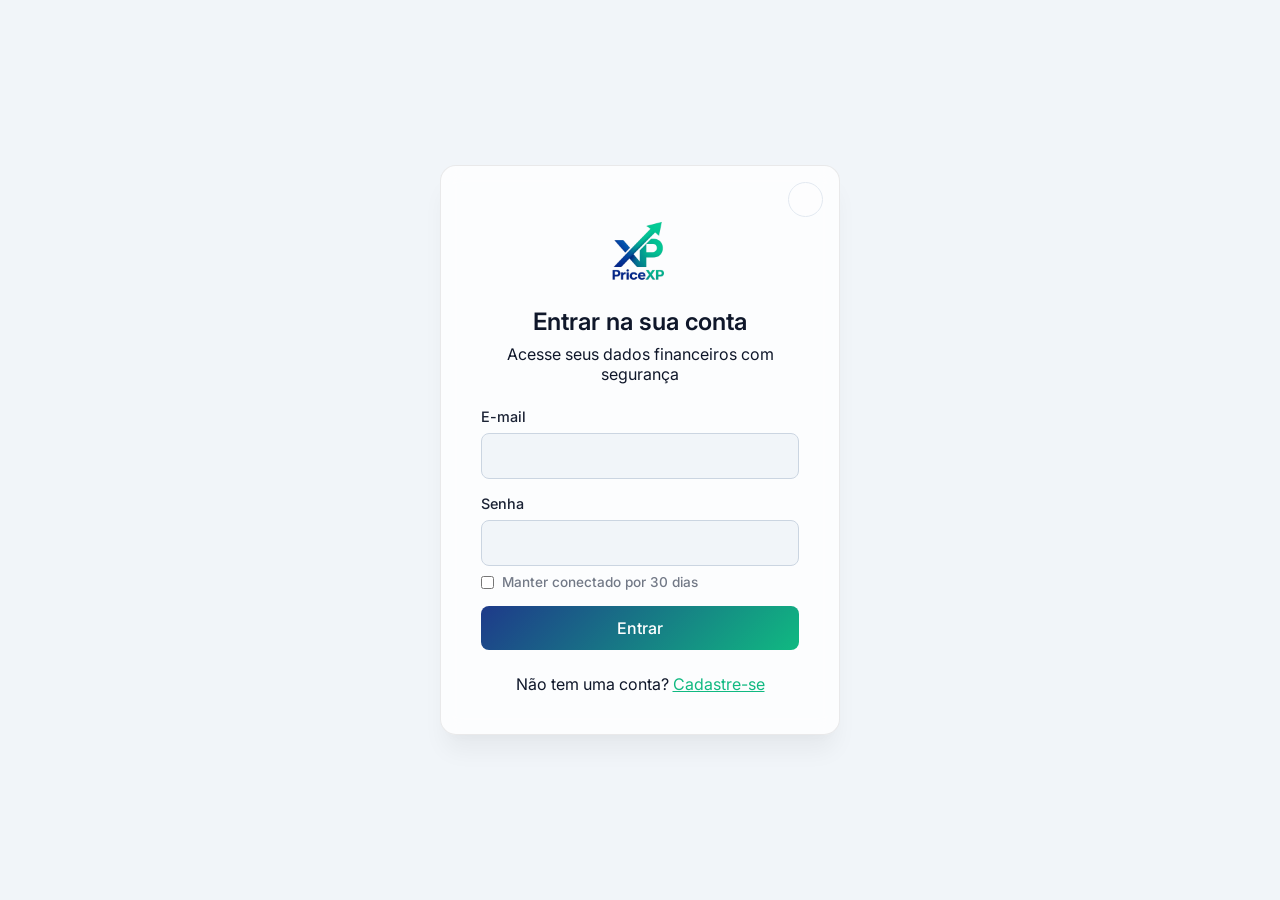
==== app.html @ fbd81740 "feat: set Landing Page as default homepage (index.html), move Login/App to app.html, update API upda" ====
<!DOCTYPE html>
<html lang="pt-BR">
<head>
    <meta charset="UTF-8">
    <meta name="viewport" content="width=device-width, initial-scale=1.0">
    <title>PriceXP - Controle Financeiro Inteligente</title>
    <!-- Favicon (Oficial Max Zoom v=400) -->
    <link rel="icon" type="image/png" sizes="32x32" href="favicon.png?v=400">
    <link rel="icon" type="image/png" sizes="16x16" href="favicon.png?v=400">
    <link rel="shortcut icon" type="image/x-icon" href="favicon.ico?v=400">
    <link rel="icon" type="image/x-icon" href="favicon.ico?v=400">
    <link rel="apple-touch-icon" sizes="180x180" href="favicon.png?v=400">
    <script>
        (function() {
            var ts = Date.now();
            var l1 = document.createElement('link');
            l1.rel = 'icon';
            l1.type = 'image/png';
            l1.href = 'favicon.png?v=' + ts;
            document.head.appendChild(l1);
            var l2 = document.createElement('link');
            l2.rel = 'shortcut icon';
            l2.href = 'favicon.ico?v=' + ts;
            document.head.appendChild(l2);
        })();
    </script>
    <!-- Fonts -->
    <link href="https://fonts.googleapis.com/css2?family=Inter:wght@300;400;500;600;700&display=swap" rel="stylesheet">
    <!-- Chart.js -->
    <script src="https://cdn.jsdelivr.net/npm/chart.js"></script>
    <!-- Icons (Lucide) -->
    <script src="https://unpkg.com/lucide@latest"></script>
    <!-- Custom CSS -->
    <link rel="stylesheet" href="style.css?v=400">
</head>
<body class="light-theme">
    
    <!-- LOGIN/REGISTER SCREEN -->
    <div id="auth-screen" class="auth-container">
        <div id="particles-js" style="position: absolute; top: 0; left: 0; width: 100%; height: 100%; z-index: 0;"></div>
        <div class="auth-card" style="position: relative; z-index: 1;">
            <!-- Botão de Alternar Tema (Tela de Login) -->
            <button type="button" id="btn-toggle-theme-auth" class="btn-secondary" style="position: absolute; top: 1rem; right: 1rem; padding: 0.5rem; border-radius: 50%; width: 35px; height: 35px; display: flex; align-items: center; justify-content: center; background: rgba(255,255,255,0.05); border: 1px solid var(--border-color); color: var(--text-main); cursor: pointer; z-index: 10;">
                <i data-lucide="sun"></i>
            </button>
            
            <div class="logo justify-center mb-4" style="margin-bottom: 1rem !important;">
                <img src="logo_login.png" alt="PriceXP Logo" class="auth-logo" style="height: 85px; max-width: 100%; object-fit: contain;" onerror="this.style.display='none'; this.nextElementSibling.style.display='inline-flex';" onload="this.style.display='block'; this.nextElementSibling.style.display='none';">
                <span style="display: none; align-items: center; gap: 0.5rem;"><i data-lucide="wallet"></i>PriceXP</span>
            </div>
            <h2 id="auth-title">Entrar na sua conta</h2>
            <p class="text-muted text-center mb-4" id="auth-subtitle">Acesse seus dados financeiros com segurança</p>
            
            <form id="auth-form" method="POST" onsubmit="event.preventDefault();" enctype="multipart/form-data">
                
                <!-- Campos apenas para Cadastro -->
                <div id="register-fields" style="display: none;">
                    <div class="form-group row">
                        <div class="col">
                            <label>Nome</label>
                            <input type="text" id="auth-firstname" name="first_name">
                        </div>
                        <div class="col">
                            <label>Sobrenome</label>
                            <input type="text" id="auth-lastname" name="last_name">
                        </div>
                    </div>
                    <div class="form-group">
                        <label>WhatsApp (com DDD)</label>
                        <input type="tel" id="auth-whatsapp" name="whatsapp" placeholder="Ex: 11999998888">
                    </div>
                </div>
                <input type="hidden" id="auth-invite-token" name="invite_token">

                <!-- Campos Comuns -->
                <div class="form-group">
                    <label>E-mail</label>
                    <input type="email" id="auth-email" name="email" required>
                </div>
                <div class="form-group">
                    <label>Senha</label>
                    <div style="position: relative;">
                        <input type="password" id="auth-password" name="password" required style="padding-right: 2.5rem; width: 100%;">
                        <button type="button" onclick="togglePassword('auth-password', this)" style="position: absolute; right: 10px; top: 50%; transform: translateY(-50%); background: transparent; border: none; color: var(--text-muted); cursor: pointer; display: flex; align-items: center; justify-content: center; padding: 0;" tabindex="-1" title="Mostrar/Ocultar Senha">
                            <i data-lucide="eye" style="width: 20px; height: 20px;"></i>
                        </button>
                    </div>
                </div>
                <div class="form-group" id="confirm-password-group" style="display: none;">
                    <label>Confirmar Senha</label>
                    <div style="position: relative;">
                        <input type="password" id="auth-confirm-password" name="confirm_password" style="padding-right: 2.5rem; width: 100%;">
                        <button type="button" onclick="togglePassword('auth-confirm-password', this)" style="position: absolute; right: 10px; top: 50%; transform: translateY(-50%); background: transparent; border: none; color: var(--text-muted); cursor: pointer; display: flex; align-items: center; justify-content: center; padding: 0;" tabindex="-1" title="Mostrar/Ocultar Senha">
                            <i data-lucide="eye" style="width: 20px; height: 20px;"></i>
                        </button>
                    </div>
                </div>
                <div class="form-group checkbox-group" id="remember-me-group" style="display: flex; align-items: center; gap: 0.5rem; margin-top: -0.5rem; margin-bottom: 1.5rem;">
                    <input type="checkbox" id="auth-remember" name="remember" style="width: auto; cursor: pointer;">
                    <label for="auth-remember" style="margin: 0; font-size: 0.85rem; cursor: pointer; user-select: none; color: var(--text-muted);">Manter conectado por 30 dias</label>
                </div>

                <!-- Captcha Interno Removido -->

                <button type="submit" class="btn-primary" id="auth-btn">Entrar</button>
                <div id="auth-error" class="text-danger mt-2 text-center" style="display:none; font-size: 0.9rem;"></div>
            </form>
            
            <!-- Formulário de Verificação de Código -->
            <form id="verification-form" style="display: none;" onsubmit="event.preventDefault();">
                <p class="text-center text-muted mb-4" style="font-size: 0.9rem;">
                    Enviamos um código de confirmação de 6 dígitos para o seu e-mail. Por favor, digite-o abaixo:
                </p>
                <input type="hidden" id="verify-email">
                <div class="form-group">
                    <label for="verify-code">Código de 6 dígitos</label>
                    <input type="text" id="verify-code" placeholder="000000" maxlength="6" style="text-align: center; font-size: 1.5rem; letter-spacing: 0.5rem; font-weight: bold;" required>
                </div>
                <button type="submit" class="btn-primary" id="verify-btn">Confirmar Código</button>
                <div id="verify-error" class="text-danger mt-2 text-center" style="display:none; font-size: 0.9rem;"></div>
                <p class="text-center mt-4">
                    <a href="#" id="verify-back-link" class="text-accent" style="font-size: 0.9rem;">Voltar para o Login</a>
                </p>
            </form>
            
            <p class="text-center mt-4 text-muted" id="auth-switch-wrapper">
                <span id="auth-switch-text">Não tem uma conta?</span>
                <a href="#" id="auth-switch-link" class="text-accent">Cadastre-se</a>
            </p>
        </div>
    </div>

    <!-- MAIN APP (HIDDEN BY DEFAULT) -->
    <div id="app-container" class="app-container" style="display: none;">
        <!-- Mobile Top Header Bar -->
        <div class="mobile-header-bar">
            <!-- Centered Logo -->
            <div class="mobile-logo-container" data-mobile-tab="dashboard" style="cursor: pointer; display: flex; align-items: center; justify-content: center;">
                <img src="logo_horizontal_dark_theme.png" alt="PriceXP Logo" style="height: 46px; max-width: 170px; object-fit: contain;" onerror="this.style.display='none'; this.nextElementSibling.style.display='inline-flex';" onload="this.style.display='block'; this.nextElementSibling.style.display='none';">
                <span style="display: none; align-items: center; gap: 0.5rem; color: #fff; font-weight: 700; font-size: 1.3rem;"><i data-lucide="wallet"></i>PriceXP</span>
            </div>
        </div>
        
        <!-- Sidebar Backdrop for Mobile Drawer -->
        <div id="sidebar-backdrop" class="sidebar-backdrop"></div>

        <!-- Mobile Bottom Navigation Bar -->
        <nav class="mobile-bottom-nav" id="mobile-bottom-nav">
            <button class="mob-nav-btn active" data-mobile-tab="dashboard" id="mob-btn-dashboard">
                <svg viewBox="0 0 24 24" fill="none" stroke="currentColor" stroke-width="2" stroke-linecap="round" stroke-linejoin="round" style="width:22px;height:22px;"><rect x="3" y="3" width="7" height="7" rx="1"></rect><rect x="14" y="3" width="7" height="7" rx="1"></rect><rect x="3" y="14" width="7" height="7" rx="1"></rect><rect x="14" y="14" width="7" height="7" rx="1"></rect></svg>
                <span>Dashboard</span>
            </button>
            <button class="mob-nav-btn" data-mobile-tab="lancamentos" id="mob-btn-lancamentos">
                <svg viewBox="0 0 24 24" fill="none" stroke="currentColor" stroke-width="2" stroke-linecap="round" stroke-linejoin="round" style="width:22px;height:22px;"><line x1="12" y1="5" x2="12" y2="19"></line><line x1="5" y1="12" x2="19" y2="12"></line></svg>
                <span>Lançamentos</span>
            </button>
            <button class="mob-nav-btn" data-mobile-tab="cartoes" id="mob-btn-cartoes">
                <svg viewBox="0 0 24 24" fill="none" stroke="currentColor" stroke-width="2" stroke-linecap="round" stroke-linejoin="round" style="width:22px;height:22px;"><rect x="1" y="4" width="22" height="16" rx="2" ry="2"></rect><line x1="1" y1="10" x2="23" y2="10"></line></svg>
                <span>Cartões</span>
            </button>
            <button class="mob-nav-btn" data-mobile-tab="shared" id="mob-btn-shared">
                <svg viewBox="0 0 24 24" fill="none" stroke="currentColor" stroke-width="2" stroke-linecap="round" stroke-linejoin="round" style="width:22px;height:22px;"><path d="M17 21v-2a4 4 0 0 0-4-4H5a4 4 0 0 0-4 4v2"></path><circle cx="9" cy="7" r="4"></circle><path d="M23 21v-2a4 4 0 0 0-3-3.87"></path><path d="M16 3.13a4 4 0 0 1 0 7.75"></path></svg>
                <span>Conjunta</span>
            </button>
            <button class="mob-nav-btn" data-mobile-tab="config" id="mob-btn-config">
                <svg viewBox="0 0 24 24" fill="none" stroke="currentColor" stroke-width="2" stroke-linecap="round" stroke-linejoin="round" style="width:22px;height:22px;"><path d="M20 21v-2a4 4 0 0 0-4-4H8a4 4 0 0 0-4 4v2"></path><circle cx="12" cy="7" r="4"></circle></svg>
                <span>Minha Conta</span>
            </button>
        </nav>

        <!-- Sidebar / Navigation -->
        <nav class="sidebar">
            <div class="logo" style="background: none; -webkit-text-fill-color: initial; justify-content: center; padding: 0 1rem; margin-bottom: 2rem;">
                <img src="logo.png" alt="PriceXP Logo" class="sidebar-logo" style="height: 110px; max-width: 100%; object-fit: contain;" onerror="this.style.display='none'; this.nextElementSibling.style.display='inline-flex';" onload="this.style.display='block'; this.nextElementSibling.style.display='none';">
                <span style="display: none; align-items: center; gap: 0.5rem;"><i data-lucide="wallet"></i>PriceXP</span>
            </div>
            
            <div class="user-info">
                <img src="" alt="Perfil" id="sidebar-photo" class="profile-avatar">
                <div class="user-details">
                    <div style="display: flex; align-items: center; gap: 0.35rem; flex-wrap: wrap;">
                        <span id="user-name-display" class="user-name">Carregando...</span>
                        <span id="user-lastname-display" class="user-name"></span>
                        <span id="user-sidebar-id-display" style="font-size: 0.75rem; font-weight: 700; color: #3b82f6; background: rgba(59, 130, 246, 0.15); padding: 0.15rem 0.45rem; border-radius: 0.35rem; white-space: nowrap;"></span>
                    </div>
                </div>
            </div>

            <ul class="nav-links">
                <li class="active" data-tab="dashboard">
                    <i data-lucide="layout-dashboard"></i> Dashboard
                </li>
                <li data-tab="lancamentos">
                    <i data-lucide="arrow-right-left"></i> Lançamentos
                </li>
                <li data-tab="cartoes">
                    <i data-lucide="credit-card"></i> Cartões
                </li>
                <li data-tab="shared">
                    <i data-lucide="users"></i> Conta Conjunta
                </li>
                <li data-tab="config">
                    <i data-lucide="settings"></i> Minha Conta
                </li>
            </ul>
            
            <div class="logout-container" style="display: flex; flex-direction: column; gap: 0.5rem; padding: 1rem 1.5rem;">
                <a id="btn-admin-panel" href="api/admin_users.php" class="btn-secondary" style="display: none; justify-content: center; width: 100%; font-size: 0.9rem; padding: 0.5rem 1rem; text-decoration: none; color: #60a5fa; background: rgba(59, 130, 246, 0.12); border: 1px solid rgba(59, 130, 246, 0.3); font-weight: 600;"><i data-lucide="shield-check"></i> <span>Painel Admin</span></a>
                <button id="btn-start-tour" class="btn-secondary" style="justify-content: center; width: 100%; font-size: 0.9rem; padding: 0.5rem 1rem;"><i data-lucide="help-circle"></i> <span>Ver Tutorial</span></button>
                <button id="btn-toggle-theme" class="btn-secondary" style="justify-content: center; width: 100%; font-size: 0.9rem; padding: 0.5rem 1rem;"><i data-lucide="sun"></i> <span>Tema Claro</span></button>
                <button id="btn-logout" class="btn-secondary" style="justify-content: center; width: 100%; font-size: 0.9rem; padding: 0.5rem 1rem;"><i data-lucide="log-out"></i> Sair</button>
            </div>
        </nav>

        <!-- Main Content -->
        <main class="main-content">
            <!-- DASHBOARD TAB -->
            <section id="tab-dashboard" class="tab-content active">
                <header class="top-header" style="display: flex; justify-content: space-between; align-items: center; flex-wrap: wrap; gap: 1rem;">
                    <div>
                        <!-- Logo Horizontal do Cabeçalho com Fallback automático -->
                        <img src="logo_horizontal.png" alt="PriceXP Logo" class="dashboard-logo" style="height: 115px; max-width: 100%; object-fit: contain; margin-bottom: 0.4rem; display: block;" onerror="this.style.display='none'; this.nextElementSibling.style.display='block';" onload="this.style.display='block'; this.nextElementSibling.style.display='none';">
                        <h2 id="dashboard-welcome" style="display: none; margin: 0; font-size: 2rem; font-weight: 700;">Bem-vindo de volta! 👋</h2>
                        <p style="font-size: 1.15rem; font-weight: 500; color: var(--text-muted); margin-top: 0.25rem;">Aqui está o resumo das suas finanças.</p>
                    </div>
                    <div class="dashboard-filter" style="display: flex; gap: 0.5rem; align-items: center;">
                        <select id="dashboard-bank" class="form-control" style="width: auto; min-width: 140px; font-weight: 500; cursor: pointer;">
                            <option value="all" selected>Todos os Bancos</option>
                        </select>
                        <select id="dashboard-period" class="form-control" style="width: auto; min-width: 120px; font-weight: 500; cursor: pointer;">
                            <option value="month" selected>Mensal</option>
                            <option value="year">Anual</option>
                            <option value="all">Todos os Tempos</option>
                        </select>
                        <input type="month" id="dashboard-month-picker" class="form-control" style="width: auto;">
                        <input type="number" id="dashboard-year-picker" class="form-control" style="width: 100px; display: none;" min="2000" max="2100" step="1">
                    </div>
                </header>

                <div class="summary-cards">
                    <div class="card stat-card" id="card-receitas" style="cursor: pointer; transition: transform 0.2s, box-shadow 0.2s;" onmouseover="this.style.transform='translateY(-2px)';" onmouseout="this.style.transform='none';">
                        <div class="stat-icon receitas-icon"><i data-lucide="trending-up"></i></div>
                        <div class="stat-info">
                            <h3 id="label-receitas">Receitas</h3>
                            <p class="text-success" id="val-receitas">R$ 0,00</p>
                        </div>
                    </div>
                    <div class="card stat-card" id="card-despesas" style="cursor: pointer; transition: transform 0.2s, box-shadow 0.2s;" onmouseover="this.style.transform='translateY(-2px)';" onmouseout="this.style.transform='none';">
                        <div class="stat-icon despesas-icon"><i data-lucide="trending-down"></i></div>
                        <div class="stat-info">
                            <h3>Despesas e Inv.</h3>
                            <p class="text-danger" id="val-despesas">R$ 0,00</p>
                        </div>
                    </div>
                    <div class="card stat-card" id="card-saldo">
                        <div class="stat-icon saldo-icon"><i data-lucide="wallet"></i></div>
                        <div class="stat-info">
                            <h3>Saldo Atual</h3>
                            <p class="text-accent" id="val-saldo">R$ 0,00</p>
                        </div>
                    </div>
                </div>

                <div class="charts-grid">
                    <div class="card chart-container">
                        <h3 style="display: flex; align-items: center; gap: 0.5rem;"><i data-lucide="bar-chart-2"></i> Receitas vs Despesas Mensal</h3>
                        <div class="canvas-wrapper"><canvas id="barChart"></canvas></div>
                    </div>
                    <div class="card chart-container">
                        <h3 style="display: flex; align-items: center; gap: 0.5rem;"><i data-lucide="pie-chart"></i> Despesas por Categoria</h3>
                        <div class="canvas-wrapper"><canvas id="pieChart"></canvas></div>
                    </div>
                    <div class="card chart-container full-width">
                        <h3 style="display: flex; align-items: center; gap: 0.5rem;"><i data-lucide="trending-up"></i> Evolução do Saldo</h3>
                        <div class="canvas-wrapper"><canvas id="lineChart"></canvas></div>
                    </div>
                </div>
            </section>

            <!-- LANÇAMENTOS TAB -->
            <section id="tab-lancamentos" class="tab-content">
                <header class="top-header">
                    <div>
                        <h2><i data-lucide="list"></i> Lançamentos</h2>
                        <p>Adicione e gerencie suas despesas e receitas</p>
                    </div>
                    <div>
                        <input type="file" id="ofx-upload" accept=".ofx, .csv" style="display: none;">
                        <button class="btn-secondary" onclick="document.getElementById('ofx-upload').click()">
                            <i data-lucide="upload"></i> Importar Extrato (OFX / CSV)
                        </button>
                    </div>
                </header>
                
                <div class="transactions-layout">
                    <!-- Formulário -->
                    <div class="card form-container">
                        <h3 style="display: flex; align-items: center; gap: 0.5rem; margin-bottom: 1.25rem;"><i data-lucide="plus-circle"></i> Novo Lançamento</h3>
                        <form id="transaction-form">
                            <div class="form-group">
                                <label>Tipo de Lançamento</label>
                                <div class="type-selector">
                                    <label class="radio-card">
                                        <input type="radio" name="type" value="receita" checked>
                                        <span class="card-content">
                                            <i data-lucide="arrow-up-circle" class="text-success"></i> Receita
                                        </span>
                                    </label>
                                    <label class="radio-card">
                                        <input type="radio" name="type" value="despesa">
                                        <span class="card-content">
                                            <i data-lucide="arrow-down-circle" class="text-danger"></i> Saída (Despesa/Inv.)
                                        </span>
                                    </label>
                                </div>
                            </div>

                            <div class="form-group" id="payment-method-group" style="display: none;">
                                <label for="tx-payment-method">Forma de Pagamento / Tipo de Saída</label>
                                <select id="tx-payment-method">
                                    <option value="cash">Dinheiro / Pix / Débito (Conta)</option>
                                </select>
                            </div>

                            <div class="form-group">
                                <label for="category">Categoria</label>
                                <div style="display: flex; gap: 0.5rem; align-items: center;">
                                    <select id="category" required style="flex: 1;"></select>
                                    <button type="button" id="btn-add-category" title="Adicionar nova categoria" style="flex-shrink: 0; height: 44px; width: 44px; display: flex; align-items: center; justify-content: center; background: linear-gradient(135deg, #1e3a8a, #10b981); color: #fff; border: none; border-radius: 0.5rem; cursor: pointer; font-size: 1.25rem; font-weight: 700; transition: opacity 0.2s;" onmouseover="this.style.opacity='0.85'" onmouseout="this.style.opacity='1'">+</button>
                                </div>
                            </div>

                            <div class="form-group">
                                <label for="description">Descrição / Subcategoria</label>
                                <input type="text" id="description" placeholder="Ex: Salário, Aluguel, Mercado" required>
                            </div>

                            <div class="form-group">
                                <label for="bank-name">Banco / Instituição</label>
                                <div style="display: flex; gap: 0.5rem; align-items: center;">
                                    <select id="bank-name" style="flex: 1;">
                                        <option value="Geral">Conta Geral / Dinheiro</option>
                                        <option value="Nubank">Nubank</option>
                                        <option value="Itaú">Itaú</option>
                                        <option value="Bradesco">Bradesco</option>
                                        <option value="Banco do Brasil">Banco do Brasil</option>
                                        <option value="Inter">Banco Inter</option>
                                        <option value="Santander">Santander</option>
                                        <option value="C6 Bank">C6 Bank</option>
                                        <option value="Sicredi">Sicredi</option>
                                        <option value="Caixa">Caixa Econômica</option>
                                        <option value="Outro">Outro / Carteira</option>
                                    </select>
                                    <button type="button" id="btn-add-bank" title="Adicionar novo banco" style="flex-shrink: 0; height: 44px; width: 44px; display: flex; align-items: center; justify-content: center; background: linear-gradient(135deg, #1e3a8a, #10b981); color: #fff; border: none; border-radius: 0.5rem; cursor: pointer; font-size: 1.25rem; font-weight: 700; transition: opacity 0.2s;" onmouseover="this.style.opacity='0.85'" onmouseout="this.style.opacity='1'">+</button>
                                </div>
                            </div>

                            <div class="form-group row">
                                <div class="col">
                                    <label for="amount">Valor (R$)</label>
                                    <input type="number" id="amount" step="0.01" min="0.01" placeholder="0.00" required>
                                </div>
                                <div class="col">
                                    <label for="date">Data</label>
                                    <input type="date" id="date" required>
                                </div>
                            </div>

                            <div class="form-group row" style="margin-top: -0.5rem; margin-bottom: 1.5rem;">
                                <div class="col">
                                    <label>Tipo de Repetição</label>
                                    <select id="repeat-type">
                                        <option value="none">Único (Não repetir)</option>
                                        <option value="fixed">Fixo Mensal (ex: Aluguel)</option>
                                        <option value="installment">Parcelado (ex: Empréstimo)</option>
                                    </select>
                                </div>
                                <div class="col" id="installments-group" style="display: none;">
                                    <label>Quantos Meses?</label>
                                    <input type="number" id="installments" min="2" max="120" value="12">
                                </div>
                            </div>

                            <button type="submit" class="btn-primary" id="btn-save-tx">Salvar Lançamento</button>
                        </form>
                    </div>

                    <!-- Lista Recentes -->
                    <div class="card list-container">
                        <h3 style="display: flex; align-items: center; gap: 0.5rem; margin-bottom: 1.25rem;"><i data-lucide="history"></i> Lançamentos Recentes</h3>
                        <div class="transaction-list" id="transaction-list">
                            <p class="text-muted text-center" style="padding: 2rem;">Carregando...</p>
                        </div>
                    </div>
                </div>
            </section>

            <!-- CARTOES TAB -->
            <section id="tab-cartoes" class="tab-content">
                <header class="top-header">
                    <div>
                        <h2><i data-lucide="credit-card"></i> Meus Cartões de Crédito</h2>
                        <p>Cadastre e gerencie seus cartões e acompanhe faturas</p>
                    </div>
                </header>
                
                <div class="transactions-layout">
                    <!-- Cadastro de Cartão -->
                    <div class="card form-container">
                        <h3 style="display: flex; align-items: center; gap: 0.5rem; margin-bottom: 1.25rem;"><i data-lucide="plus-circle"></i> Cadastrar Novo Cartão</h3>
                        <form id="card-form">
                            <div class="form-group">
                                <label for="card-name">Nome do Cartão</label>
                                <input type="text" id="card-name" placeholder="Ex: Nubank, Visa XP" required>
                            </div>
                            <div class="form-group row">
                                <div class="col">
                                    <label for="card-limit">Limite Total (R$)</label>
                                    <input type="number" id="card-limit" step="0.01" min="0.01" placeholder="0.00" required>
                                </div>
                            </div>
                            <div class="form-group row">
                                <div class="col">
                                    <label for="card-closing-day">Dia do Fechamento</label>
                                    <input type="number" id="card-closing-day" min="1" max="31" placeholder="Ex: 5" required>
                                </div>
                                <div class="col">
                                    <label for="card-due-day">Dia do Vencimento</label>
                                    <input type="number" id="card-due-day" min="1" max="31" placeholder="Ex: 15" required>
                                </div>
                            </div>
                            <button type="submit" class="btn-primary">Cadastrar Cartão</button>
                        </form>
                    </div>

                    <!-- Lista de Cartões e Faturas -->
                    <div class="card list-container">
                        <h3 style="display: flex; align-items: center; gap: 0.5rem; margin-bottom: 1.25rem;"><i data-lucide="wallet"></i> Cartões Ativos</h3>
                        <div id="cards-list" style="display: flex; flex-direction: column; gap: 1rem;">
                            <!-- Dinamicamente gerado -->
                        </div>
                    </div>
                </div>
            </section>

            <!-- CONFIG TAB -->
            <section id="tab-config" class="tab-content">
                <header class="top-header">
                    <div>
                        <h2><i data-lucide="user"></i> Minha Conta</h2>
                        <p>Gerencie seus dados pessoais, foto de perfil e segurança</p>
                    </div>
                    <div style="display: flex; gap: 0.5rem; flex-wrap: wrap;">
                        <button class="btn-secondary" data-mobile-tab="shared" style="display: inline-flex; align-items: center; gap: 0.5rem; padding: 0.6rem 1.25rem; font-weight: 600; font-size: 0.88rem;">
                            <i data-lucide="users"></i> Conta Conjunta
                        </button>
                        <button class="btn-secondary btn-start-tour-page" style="display: inline-flex; align-items: center; gap: 0.5rem; padding: 0.6rem 1.25rem; font-weight: 600; font-size: 0.88rem;">
                            <i data-lucide="help-circle"></i> Ver Tutorial Guia
                        </button>
                    </div>
                </header>
                
                <div class="transactions-layout">
                    <!-- Profile Form -->
                    <div class="card form-container">
                        <h3 style="display: flex; align-items: center; gap: 0.5rem; margin-bottom: 1.25rem;"><i data-lucide="user-check"></i> Dados Pessoais</h3>
                        <form id="profile-form" enctype="multipart/form-data">
                            
                            <div class="form-group" style="text-align: center; margin-bottom: 2rem;">
                                <div class="file-upload-wrapper" style="width: 120px; height: 120px; display: inline-block; border-radius: 50%;">
                                    <input type="file" id="profile-photo" name="profile_picture" accept="image/*" style="z-index: 10;">
                                    <img src="" id="profile-photo-preview" class="profile-avatar" style="width: 100%; height: 100%; object-fit: cover; border: 4px solid var(--accent-color);">
                                    <div class="file-upload-overlay" style="position: absolute; bottom: 0; left: 0; right: 0; background: rgba(0,0,0,0.6); color: white; font-size: 0.75rem; padding: 4px; border-bottom-left-radius: 60px; border-bottom-right-radius: 60px;">
                                        Alterar
                                    </div>
                                </div>
                            </div>

                            <div class="form-group row">
                                <div class="col">
                                    <label>Nome</label>
                                    <input type="text" id="profile-firstname" name="first_name" required>
                                </div>
                                <div class="col">
                                    <label>Sobrenome</label>
                                    <input type="text" id="profile-lastname" name="last_name">
                                </div>
                            </div>

                            <div class="form-group">
                                <label>E-mail</label>
                                <input type="email" id="profile-email" name="email" required>
                            </div>

                            <!-- ===== PATRICK WHATSAPP IA INTEGRATION CARD ===== -->
                            <div id="whatsapp-integration-card" style="margin: 1.5rem 0; padding: 1.5rem; background: linear-gradient(135deg, rgba(37, 211, 102, 0.08), rgba(18, 140, 126, 0.12)); border: 1.5px solid rgba(37, 211, 102, 0.35); border-radius: 1.25rem; box-shadow: 0 10px 30px rgba(0, 0, 0, 0.15);">
                                <div style="display: flex; justify-content: space-between; align-items: flex-start; margin-bottom: 1rem; flex-wrap: wrap; gap: 0.75rem;">
                                    <div style="display: flex; align-items: center; gap: 0.75rem;">
                                        <div style="width: 44px; height: 44px; border-radius: 12px; background: #25D366; display: flex; align-items: center; justify-content: center; color: white; box-shadow: 0 4px 12px rgba(37, 211, 102, 0.4);">
                                            <svg xmlns="http://www.w3.org/2000/svg" width="24" height="24" viewBox="0 0 24 24" fill="currentColor"><path d="M17.472 14.382c-.297-.149-1.758-.867-2.03-.967-.273-.099-.471-.148-.67.15-.197.297-.767.966-.94 1.164-.173.199-.347.223-.644.075-.297-.15-1.255-.463-2.39-1.475-.883-.788-1.48-1.761-1.653-2.059-.173-.297-.018-.458.13-.606.134-.133.298-.347.446-.52.149-.174.198-.298.298-.497.099-.198.05-.371-.025-.52-.075-.149-.669-1.612-.916-2.207-.242-.579-.487-.5-.669-.51-.173-.008-.371-.01-.57-.01-.198 0-.52.074-.792.372-.272.297-1.04 1.016-1.04 2.479 0 1.462 1.065 2.875 1.213 3.074.149.198 2.096 3.2 5.077 4.487.709.306 1.262.489 1.694.625.712.227 1.36.195 1.871.118.571-.085 1.758-.719 2.006-1.413.248-.694.248-1.289.173-1.413-.074-.124-.272-.198-.57-.347m-5.421 7.403h-.004a9.87 9.87 0 01-5.031-1.378l-.361-.214-3.741.982.998-3.648-.235-.374a9.86 9.86 0 01-1.51-5.26c.001-5.45 4.436-9.884 9.888-9.884 2.64 0 5.122 1.03 6.988 2.898a9.825 9.825 0 012.893 6.994c-.003 5.45-4.437 9.884-9.885 9.884m8.413-18.297A11.815 11.815 0 0012.05 0C5.495 0 .16 5.335.157 11.892c0 2.096.547 4.142 1.588 5.945L.057 24l6.305-1.654a11.882 11.882 0 005.683 1.448h.005c6.554 0 11.89-5.335 11.893-11.893a11.821 11.821 0 00-3.48-8.413z"/></svg>
                                        </div>
                                        <div>
                                            <h4 style="margin: 0; font-size: 1.1rem; font-weight: 700; color: var(--text-main);">Assistente Virtual IA no WhatsApp</h4>
                                            <p style="margin: 0.2rem 0 0; font-size: 0.82rem; color: var(--text-muted);">Lance movimentações por Áudio de Voz, Fotos de Comprovantes ou Texto com a IA PriceXP.</p>
                                        </div>
                                    </div>
                                    <span style="background: rgba(37, 211, 102, 0.18); border: 1px solid rgba(37, 211, 102, 0.4); color: #10b981; padding: 4px 12px; border-radius: 20px; font-size: 0.78rem; font-weight: 700; display: inline-flex; align-items: center; gap: 0.35rem;">
                                        <span style="width: 8px; height: 8px; border-radius: 50%; background: #10b981; box-shadow: 0 0 8px #10b981;"></span>
                                        Ativo
                                    </span>
                                </div>

                                <!-- Feature Pills -->
                                <div style="display: flex; gap: 0.5rem; flex-wrap: wrap; margin-bottom: 1.25rem;">
                                    <span style="background: var(--bg-card); border: 1px solid var(--border-color); padding: 4px 10px; border-radius: 6px; font-size: 0.76rem; color: var(--text-muted); display: flex; align-items: center; gap: 0.35rem;">
                                        🎙️ Áudios de Voz
                                    </span>
                                    <span style="background: var(--bg-card); border: 1px solid var(--border-color); padding: 4px 10px; border-radius: 6px; font-size: 0.76rem; color: var(--text-muted); display: flex; align-items: center; gap: 0.35rem;">
                                        📸 Fotos / OCR Recibos
                                    </span>
                                    <span style="background: var(--bg-card); border: 1px solid var(--border-color); padding: 4px 10px; border-radius: 6px; font-size: 0.76rem; color: var(--text-muted); display: flex; align-items: center; gap: 0.35rem;">
                                        📊 Relatórios em 1 Clique
                                    </span>
                                </div>

                                <!-- Form Input Group -->
                                <div class="form-group" style="margin-bottom: 1.25rem;">
                                    <label for="profile-whatsapp" style="font-weight: 600; font-size: 0.88rem; margin-bottom: 0.4rem; display: block; color: var(--text-main);">
                                        Seu Número de WhatsApp (com DDD)
                                    </label>
                                    <div style="position: relative; width: 100%;">
                                        <input type="tel" id="profile-whatsapp" name="whatsapp" placeholder="(28) 99937-6500" style="width: 100%; box-sizing: border-box; padding: 0.85rem 1rem 0.85rem 2.8rem; background: var(--bg-input); border: 1px solid var(--border-color); border-radius: 0.75rem; font-size: 1rem; color: var(--text-main); font-weight: 600; outline: none; transition: border-color 0.2s;" onfocus="this.style.borderColor='#25D366'" onblur="this.style.borderColor='var(--border-color)'">
                                        <span style="position: absolute; left: 1rem; top: 50%; transform: translateY(-50%); font-size: 1.1rem; pointer-events: none;">
                                            🇧🇷
                                        </span>
                                    </div>
                                <!-- Account ID Badge -->
                                <div id="account-id-badge" style="display: inline-block; background: rgba(59, 130, 246, 0.1); border: 1px solid rgba(59, 130, 246, 0.25); color: #3b82f6; font-weight: 700; font-size: 0.88rem; padding: 0.4rem 0.85rem; border-radius: 0.5rem; margin-bottom: 0.85rem;">
                                    🔑 ID da sua Conta no PriceXP: <span id="user-account-id-span">#1</span>
                                </div>

                                <!-- Action Button -->
                                <a href="https://wa.me/552833441530?text=Ol%C3%A1%2C%20gostaria%20de%20ativar%20a%20conta%20PriceXP%2C%20meu%20ID%20%C3%A9%201" target="_blank" id="btn-open-whatsapp" style="display: flex; align-items: center; justify-content: center; gap: 0.65rem; width: 100%; box-sizing: border-box; padding: 0.85rem 1.25rem; background: linear-gradient(135deg, #25D366, #128C7E); color: #ffffff; border-radius: 0.75rem; font-weight: 700; font-size: 0.95rem; text-decoration: none; box-shadow: 0 8px 24px rgba(37, 211, 102, 0.3); transition: transform 0.2s, box-shadow 0.2s;" onmouseover="this.style.transform='translateY(-2px)'; this.style.boxShadow='0 12px 28px rgba(37, 211, 102, 0.45)'" onmouseout="this.style.transform='translateY(0)'; this.style.boxShadow='0 8px 24px rgba(37, 211, 102, 0.3)'">
                                    <svg xmlns="http://www.w3.org/2000/svg" width="20" height="20" viewBox="0 0 24 24" fill="currentColor"><path d="M17.472 14.382c-.297-.149-1.758-.867-2.03-.967-.273-.099-.471-.148-.67.15-.197.297-.767.966-.94 1.164-.173.199-.347.223-.644.075-.297-.15-1.255-.463-2.39-1.475-.883-.788-1.48-1.761-1.653-2.059-.173-.297-.018-.458.13-.606.134-.133.298-.347.446-.52.149-.174.198-.298.298-.497.099-.198.05-.371-.025-.52-.075-.149-.669-1.612-.916-2.207-.242-.579-.487-.5-.669-.51-.173-.008-.371-.01-.57-.01-.198 0-.52.074-.792.372-.272.297-1.04 1.016-1.04 2.479 0 1.462 1.065 2.875 1.213 3.074.149.198 2.096 3.2 5.077 4.487.709.306 1.262.489 1.694.625.712.227 1.36.195 1.871.118.571-.085 1.758-.719 2.006-1.413.248-.694.248-1.289.173-1.413-.074-.124-.272-.198-.57-.347m-5.421 7.403h-.004a9.87 9.87 0 01-5.031-1.378l-.361-.214-3.741.982.998-3.648-.235-.374a9.86 9.86 0 01-1.51-5.26c.001-5.45 4.436-9.884 9.888-9.884 2.64 0 5.122 1.03 6.988 2.898a9.825 9.825 0 012.893 6.994c-.003 5.45-4.437 9.884-9.885 9.884m8.413-18.297A11.815 11.815 0 0012.05 0C5.495 0 .16 5.335.157 11.892c0 2.096.547 4.142 1.588 5.945L.057 24l6.305-1.654a11.882 11.882 0 005.683 1.448h.005c6.554 0 11.89-5.335 11.893-11.893a11.821 11.821 0 00-3.48-8.413z"/></svg>
                                    Abrir Assistente Financeiro no WhatsApp
                                </a>
                            </div>
                            
                            <hr style="border: 0; border-top: 1px solid var(--border-color); margin: 2rem 0;">
                            
                            <h3 style="display: flex; align-items: center; gap: 0.5rem; margin-top: 1rem;"><i data-lucide="shield-check"></i> Segurança</h3>
                            <p class="text-muted" style="font-size: 0.85rem; margin-bottom: 1rem;">Preencha a senha atual apenas se for alterar o E-mail ou a Nova Senha.</p>

                            <div class="form-group row">
                                <div class="col">
                                    <label>Senha Atual</label>
                                    <input type="password" id="profile-current-password" name="current_password" placeholder="Digite para autorizar mudanças sensíveis">
                                </div>
                                <div class="col">
                                    <label>Nova Senha</label>
                                    <input type="password" id="profile-new-password" name="password" placeholder="Deixe em branco para manter a atual">
                                </div>
                            </div>

                            <div id="profile-msg" class="mt-2 text-center" style="display:none; font-size: 0.9rem;"></div>
                            
                            <button type="submit" class="btn-primary" id="btn-save-profile" style="margin-top: 1.25rem;">Salvar Alterações</button>
                        </form>
                    </div>

                    <!-- Danger Zone -->
                    <div class="card danger-zone" style="padding: 2.25rem; border: 1px solid rgba(239, 68, 68, 0.35); background: rgba(239, 68, 68, 0.02); border-radius: 1rem; align-self: start; height: auto;">
                        <h3 class="text-danger" style="display: flex; align-items: center; gap: 0.5rem; margin-bottom: 0.85rem; font-size: 1.15rem; font-weight: 600;"><i data-lucide="alert-triangle"></i> Zona de Perigo</h3>
                        <p class="text-muted" style="font-size: 0.92rem; line-height: 1.6; margin-bottom: 1.75rem;">
                            Ao excluir sua conta, todos os seus lançamentos, receitas, despesas e configurações serão apagados <strong>permanentemente</strong>. Essa ação não pode ser desfeita.
                        </p>
                        
                        <button type="button" class="btn-secondary" id="btn-delete-account" style="background-color: transparent; color: var(--danger-color); border: 1.5px solid var(--danger-color); padding: 0.75rem 1.25rem; width: 100%; font-weight: 600; font-size: 0.9rem; display: flex; align-items: center; justify-content: center; gap: 0.5rem; border-radius: 8px;">
                            <i data-lucide="trash-2"></i> Excluir Minha Conta
                        </button>
                    </div>
                </div>
            </section>

            <!-- ===== ABA: CONTA CONJUNTA ===== -->
            <section id="tab-shared" class="tab-content">
                <header class="top-header">
                    <div>
                        <h2><i data-lucide="users"></i> Conta Conjunta</h2>
                        <p>Compartilhe o controle financeiro, cartões e lançamentos com seu parceiro(a)</p>
                    </div>
                </header>

                <div style="display: flex; flex-direction: column; gap: 2.25rem; max-width: 850px;">
                    <!-- Status: NÃO CONECTADO -->
                    <div class="card form-container" id="shared-unconnected-card" style="padding: 2.25rem;">
                        <h3 style="margin-bottom: 0.85rem; display: flex; align-items: center; gap: 0.5rem;"><i data-lucide="user-plus"></i> Conectar com Parceiro(a)</h3>
                        <p class="text-muted" style="font-size: 0.92rem; margin-bottom: 1.75rem; line-height: 1.6;">
                            Ao conectar com seu parceiro(a), ambos passarão a visualizar e gerenciar o mesmo ambiente financeiro (lançamentos, cartões, categorias e saldo), mantendo logins e senhas individuais.
                        </p>

                        <form id="shared-connect-form">
                            <div class="form-group" style="margin-bottom: 1.25rem;">
                                <label for="shared-partner-email">E-mail do Parceiro(a)</label>
                                <input type="email" id="shared-partner-email" placeholder="parceiro@exemplo.com" required style="padding: 0.85rem 1rem; width: 100%;">
                            </div>
                            <div id="shared-msg" class="mt-2 text-center" style="display:none; font-size: 0.9rem; margin-bottom: 1rem;"></div>
                            <button type="submit" class="btn-primary" id="btn-shared-connect" style="width: 100%; padding: 0.85rem 1rem; display: flex; align-items: center; justify-content: center; gap: 0.5rem; font-weight: 600;">
                                <i data-lucide="link"></i> Conectar Conta Conjunta
                            </button>
                        </form>
                    </div>

                    <!-- Status: CONECTADO -->
                    <div class="card form-container" id="shared-connected-card" style="display: none; padding: 2.25rem; border: 1px solid rgba(16, 185, 129, 0.35); background: rgba(16, 185, 129, 0.02); border-radius: 1rem; margin-bottom: 1rem;">
                        <div style="display: flex; align-items: center; gap: 1.5rem; margin-bottom: 1.75rem; flex-wrap: wrap;">
                            <img src="" id="shared-partner-avatar" class="profile-avatar" style="width: 72px; height: 72px; border-radius: 50%; object-fit: cover; border: 2px solid var(--accent-color);" onerror="this.onerror=null; this.src='https://ui-avatars.com/api/?name=P&background=10b981&color=fff';">
                            <div style="flex: 1; min-width: 200px;">
                                <h3 id="shared-partner-name" style="margin: 0; font-size: 1.25rem; color: var(--text-main); font-weight: 600;">...</h3>
                                <p id="shared-partner-email-display" class="text-muted" style="margin: 0.35rem 0 0.65rem; font-size: 0.92rem;"></p>
                                <span class="badge text-success" style="background: rgba(16, 185, 129, 0.15); font-weight: 600; font-size: 0.82rem; padding: 5px 12px; border-radius: 20px; border: 1px solid rgba(16, 185, 129, 0.3); display: inline-flex; align-items: center; gap: 0.4rem;">
                                    ✓ Conta Conjunta Ativa
                                </span>
                            </div>
                            <button type="button" class="btn-secondary" id="btn-shared-disconnect" style="background-color: transparent; color: var(--danger-color); border: 1.5px solid var(--danger-color); padding: 0.65rem 1.25rem; font-size: 0.88rem; display: flex; align-items: center; gap: 0.5rem; border-radius: 8px;">
                                <i data-lucide="unlink"></i> Desconectar
                            </button>
                        </div>

                        <p class="text-muted" style="font-size: 0.92rem; line-height: 1.65; margin: 0; padding-top: 1rem; border-top: 1px solid var(--border-color);">
                            Vocês compartilham o mesmo espaço financeiro. Todos os lançamentos criados por qualquer um de vocês aparecem sincronizados automaticamente.
                        </p>
                    </div>

                    <!-- ATIVIDADE DO PARCEIRO(A) -->
                    <div class="card list-container" id="shared-partner-activity-card" style="display: none; padding: 2.25rem; margin-top: 1.5rem;">
                        <div style="display: flex; align-items: center; justify-content: space-between; margin-bottom: 1.5rem;">
                            <h3 id="shared-partner-activity-title" style="margin: 0; font-size: 1.15rem; font-weight: 600; display: flex; align-items: center; gap: 0.5rem;">
                                <i data-lucide="activity"></i> Lançamentos Realizados pelo Parceiro(a)
                            </h3>
                        </div>

                        <div id="shared-partner-transactions-list" style="display: flex; flex-direction: column; gap: 0.85rem;">
                            <!-- Preenchido via JS -->
                        </div>
                    </div>
                </div>
            </section>
        </main>
    </div>

    <!-- Modal de Detalhes dos Lançamentos do Dashboard -->
    <div id="details-modal" class="modal" style="display: none; position: fixed; z-index: 2000; left: 0; top: 0; width: 100%; height: 100%; overflow: auto; background-color: rgba(0, 0, 0, 0.6); backdrop-filter: blur(5px); justify-content: center; align-items: center;">
        <div class="modal-content card" style="background: #1e293b; border: 1px solid rgba(255, 255, 255, 0.1); border-radius: 1rem; width: 90%; max-width: 550px; padding: 2rem; box-shadow: 0 20px 25px -5px rgba(0, 0, 0, 0.5); position: relative; max-height: 80vh; display: flex; flex-direction: column;">
            <div style="display: flex; justify-content: space-between; align-items: center; margin-bottom: 1.5rem;">
                <h3 id="details-modal-title" style="margin: 0; font-size: 1.25rem; font-weight: 600; color: #fff;">Lançamentos</h3>
                <button id="btn-close-details" style="background: transparent; border: none; color: var(--text-muted); cursor: pointer; padding: 4px; display: flex; align-items: center;">
                    <i data-lucide="x" style="width: 1.5rem; height: 1.5rem;"></i>
                </button>
            </div>
            <div id="details-modal-body" style="overflow-y: auto; flex-grow: 1; margin-bottom: 1rem; display: flex; flex-direction: column; gap: 0.75rem;">
                <!-- Lista de Lançamentos preenchida por JS -->
            </div>
        </div>
    </div>

    <!-- ===== MODAL: REVISÃO DE EXTRATO IMPORTADO ===== -->
    <div id="ofx-preview-modal" style="display:none; position:fixed; z-index:3000; left:0; top:0; width:100%; height:100%; background:rgba(0,0,0,0.7); backdrop-filter:blur(6px); justify-content:center; align-items:center; padding:1rem; box-sizing:border-box;">
        <div style="background:var(--bg-card); border-radius:1rem; width:100%; max-width:860px; max-height:90vh; display:flex; flex-direction:column; box-shadow:var(--card-shadow); border:1px solid var(--border-color);">
            <!-- Header -->
            <div style="padding:1.5rem 1.5rem 1rem; display:flex; justify-content:space-between; align-items:center; border-bottom:1px solid var(--border-color);">
                <div>
                    <h3 style="margin:0; font-size:1.2rem; font-weight:700; color:var(--text-main);">Revisar Extrato Importado</h3>
                    <p style="margin:0.25rem 0 0; font-size:0.85rem; color:var(--text-muted);">Edite a descrição, categoria e tipo de cada lançamento antes de confirmar.</p>
                </div>
                <button id="btn-close-ofx-preview" style="background:transparent; border:none; color:var(--text-muted); width:36px; height:36px; border-radius:50%; cursor:pointer; font-size:1.2rem; display:flex; align-items:center; justify-content:center;">✕</button>
            </div>
            <!-- Summary bar -->
            <div id="ofx-preview-summary" style="padding:0.75rem 1.5rem; background:rgba(16,185,129,0.06); border-bottom:1px solid var(--border-color); font-size:0.85rem; color:var(--text-muted); display:flex; gap:1.5rem; flex-wrap:wrap;"></div>
            <!-- Table -->
            <div style="overflow-y:auto; flex:1; padding:1rem 1.5rem;">
                <table id="ofx-preview-table" style="width:100%; border-collapse:collapse; font-size:0.85rem;">
                    <thead>
                        <tr style="border-bottom:1px solid var(--border-color);">
                            <th style="text-align:left; padding:0.5rem 0.5rem; color:var(--text-muted); font-weight:600; white-space:nowrap;">Data</th>
                            <th style="text-align:left; padding:0.5rem 0.5rem; color:var(--text-muted); font-weight:600;">Descrição</th>
                            <th style="text-align:left; padding:0.5rem 0.5rem; color:var(--text-muted); font-weight:600;">Categoria</th>
                            <th style="text-align:left; padding:0.5rem 0.5rem; color:var(--text-muted); font-weight:600;">Tipo</th>
                            <th style="text-align:right; padding:0.5rem 0.5rem; color:var(--text-muted); font-weight:600;">Valor</th>
                            <th style="padding:0.5rem 0.25rem;"></th>
                        </tr>
                    </thead>
                    <tbody id="ofx-preview-body"></tbody>
                </table>
            </div>
            <!-- Footer actions -->
            <div style="padding:1rem 1.5rem; border-top:1px solid var(--border-color); display:flex; justify-content:flex-end; gap:0.75rem; flex-wrap:wrap;">
                <button id="btn-ofx-cancel" style="padding:0.65rem 1.5rem; background:var(--bg-input); border:1px solid var(--border-color); color:var(--text-main); border-radius:0.5rem; cursor:pointer; font-size:0.9rem; font-family:inherit;">Cancelar</button>
                <button id="btn-ofx-confirm" style="padding:0.65rem 1.75rem; background:linear-gradient(135deg,#1e3a8a,#10b981); border:none; color:#fff; border-radius:0.5rem; cursor:pointer; font-size:0.9rem; font-weight:600; font-family:inherit;">
                    ✓ Confirmar Importação (<span id="ofx-confirm-count">0</span>)
                </button>
            </div>
        </div>
    </div>

    <!-- ===== MODAL: EDITAR LANÇAMENTO ===== -->
    <div id="edit-tx-modal" style="display:none; position:fixed; z-index:3500; left:0; top:0; width:100%; height:100%; background:rgba(0,0,0,0.7); backdrop-filter:blur(6px); justify-content:center; align-items:center; padding:1rem; box-sizing:border-box;">
        <div style="background:var(--bg-card); border-radius:1rem; width:100%; max-width:520px; max-height:92vh; overflow-y:auto; box-shadow:var(--card-shadow); border:1px solid var(--border-color);">
            <!-- Header -->
            <div style="padding:1.5rem 1.5rem 1rem; display:flex; justify-content:space-between; align-items:center; border-bottom:1px solid var(--border-color); position:sticky; top:0; background:var(--bg-card); z-index:1;">
                <div>
                    <h3 style="margin:0; font-size:1.2rem; font-weight:700; color:var(--text-main);">✏️ Editar Lançamento</h3>
                    <p style="margin:0.25rem 0 0; font-size:0.82rem; color:var(--text-muted);">Altere os dados e salve.</p>
                </div>
                <button id="btn-close-edit-tx" style="background:transparent; border:none; color:var(--text-muted); width:36px; height:36px; border-radius:50%; cursor:pointer; font-size:1.3rem; display:flex; align-items:center; justify-content:center;">✕</button>
            </div>
            <!-- Form -->
            <form id="edit-tx-form" style="padding:1.5rem; display:flex; flex-direction:column; gap:1rem;">
                <input type="hidden" id="edit-tx-id">

                <!-- Tipo -->
                <div class="form-group">
                    <label>Tipo</label>
                    <div style="display:flex; gap:1rem;">
                        <label style="display:flex; align-items:center; gap:0.4rem; cursor:pointer; font-weight:500;">
                            <input type="radio" name="edit-type" value="receita" id="edit-type-receita"> Receita
                        </label>
                        <label style="display:flex; align-items:center; gap:0.4rem; cursor:pointer; font-weight:500;">
                            <input type="radio" name="edit-type" value="despesa" id="edit-type-despesa"> Despesa
                        </label>
                        <label style="display:flex; align-items:center; gap:0.4rem; cursor:pointer; font-weight:500;">
                            <input type="radio" name="edit-type" value="investimento" id="edit-type-investimento"> Investimento
                        </label>
                    </div>
                </div>

                <!-- Categoria -->
                <div class="form-group">
                    <label for="edit-tx-category">Categoria</label>
                    <select id="edit-tx-category"></select>
                </div>

                <!-- Descrição -->
                <div class="form-group">
                    <label for="edit-tx-description">Descrição</label>
                    <input type="text" id="edit-tx-description" placeholder="Ex: Salário, Aluguel..." required>
                </div>

                <!-- Banco -->
                <div class="form-group">
                    <label for="edit-tx-bank">Banco / Instituição</label>
                    <select id="edit-tx-bank">
                        <option value="Geral">Conta Geral / Dinheiro</option>
                        <option value="Nubank">Nubank</option>
                        <option value="Itaú">Itaú</option>
                        <option value="Bradesco">Bradesco</option>
                        <option value="Banco do Brasil">Banco do Brasil</option>
                        <option value="Inter">Banco Inter</option>
                        <option value="Santander">Santander</option>
                        <option value="C6 Bank">C6 Bank</option>
                        <option value="Sicredi">Sicredi</option>
                        <option value="Caixa">Caixa Econômica</option>
                        <option value="Outro">Outro / Carteira</option>
                    </select>
                </div>

                <!-- Valor e Data -->
                <div class="form-group row">
                    <div class="col">
                        <label for="edit-tx-amount">Valor (R$)</label>
                        <input type="number" id="edit-tx-amount" min="0.01" step="0.01" required>
                    </div>
                    <div class="col">
                        <label for="edit-tx-date">Data</label>
                        <input type="date" id="edit-tx-date" required>
                    </div>
                </div>

                <!-- Mensagem de erro -->
                <div id="edit-tx-msg" style="display:none; font-size:0.85rem; color:var(--danger-color); text-align:center;"></div>

                <!-- Ações -->
                <div style="display:flex; gap:0.75rem; margin-top:0.5rem;">
                    <button type="button" id="btn-cancel-edit-tx" style="flex:1; padding:0.75rem; background:var(--bg-input); border:1px solid var(--border-color); color:var(--text-main); border-radius:0.5rem; cursor:pointer; font-family:inherit; font-size:0.95rem;">Cancelar</button>
                    <button type="submit" id="btn-save-edit-tx" style="flex:2; padding:0.75rem; background:linear-gradient(135deg,#1e3a8a,#10b981); border:none; color:#fff; border-radius:0.5rem; cursor:pointer; font-family:inherit; font-size:0.95rem; font-weight:600;">💾 Salvar Alterações</button>
                </div>
            </form>
        </div>
    </div>

    <!-- Interactive Onboarding Tour Elements -->
    <div id="tour-overlay" style="display: none;"></div>
    <div id="tour-tooltip" class="tour-tooltip-card" style="display: none;"></div>

    <!-- External Scripts -->
    <script src="https://cdn.jsdelivr.net/npm/particles.js@2.0.0/particles.min.js"></script>
    
    <!-- Custom JS -->
    <script src="app.js?v=400"></script>
</body>
</html>
---- style.css ----
:root {
    /* Premium Dark Theme Colors aligned with PriceXP Brand */
    --bg-main: #0b0f19;
    --bg-sidebar: #131b2f;
    --bg-card: #1c263e;
    --bg-input: #0b0f19;
    
    --text-main: #f8fafc;
    --text-muted: #6b7280;
    
    --accent-blue: #1e3a8a;
    --accent-blue-hover: #1d4ed8;
    
    --success: #10b981;
    --danger: #ef4444;
    --warning: #f59e0b;
    
    --border-color: rgba(255, 255, 255, 0.08);
    --card-shadow: 0 10px 25px -5px rgba(0, 0, 0, 0.5);
}

body.light-theme {
    --bg-main: #f1f5f9;
    --bg-sidebar: #ffffff;
    --bg-card: #ffffff;
    --bg-input: #f8fafc;
    
    --text-main: #0f172a;
    --text-muted: #6b7280;
    
    --border-color: #e2e8f0;
    --card-shadow: 0 4px 6px -1px rgba(0, 0, 0, 0.05), 0 2px 4px -1px rgba(0, 0, 0, 0.03);
}

/* --- CATEGORY COLOR BADGES SYSTEM --- */
.cat-badge {
    display: inline-flex;
    align-items: center;
    justify-content: center;
    padding: 3px 10px;
    border-radius: 9999px;
    font-size: 0.72rem;
    font-weight: 700;
    line-height: 1;
    letter-spacing: 0.02em;
    white-space: nowrap;
    transition: all 0.2s ease;
    box-shadow: 0 1px 3px rgba(0, 0, 0, 0.08);
}

/* Category Color Schemes - Premium Dark Theme (Default) */
.cat-badge-lazer {
    background: rgba(168, 85, 247, 0.18) !important;
    color: #c084fc !important;
    border: 1px solid rgba(168, 85, 247, 0.35) !important;
}

.cat-badge-saude {
    background: rgba(236, 72, 153, 0.18) !important;
    color: #f472b6 !important;
    border: 1px solid rgba(236, 72, 153, 0.35) !important;
}

.cat-badge-casa {
    background: rgba(59, 130, 246, 0.18) !important;
    color: #60a5fa !important;
    border: 1px solid rgba(59, 130, 246, 0.35) !important;
}

.cat-badge-transporte {
    background: rgba(6, 182, 212, 0.18) !important;
    color: #22d3ee !important;
    border: 1px solid rgba(6, 182, 212, 0.35) !important;
}

.cat-badge-alimentacao {
    background: rgba(245, 158, 11, 0.18) !important;
    color: #fbbf24 !important;
    border: 1px solid rgba(245, 158, 11, 0.35) !important;
}

.cat-badge-educacao {
    background: rgba(20, 184, 166, 0.18) !important;
    color: #2dd4bf !important;
    border: 1px solid rgba(20, 184, 166, 0.35) !important;
}

.cat-badge-investimentos {
    background: rgba(16, 185, 129, 0.18) !important;
    color: #34d399 !important;
    border: 1px solid rgba(16, 185, 129, 0.35) !important;
}

.cat-badge-receita {
    background: rgba(16, 185, 129, 0.18) !important;
    color: #34d399 !important;
    border: 1px solid rgba(16, 185, 129, 0.35) !important;
}

.cat-badge-outras {
    background: rgba(148, 163, 184, 0.18) !important;
    color: #cbd5e1 !important;
    border: 1px solid rgba(148, 163, 184, 0.35) !important;
}

/* Category Color Schemes - Light Theme Overrides */
body.light-theme .cat-badge-lazer {
    background: #f3e8ff !important;
    color: #7e22ce !important;
    border: 1px solid #d8b4fe !important;
}

body.light-theme .cat-badge-saude {
    background: #fce7f3 !important;
    color: #be185d !important;
    border: 1px solid #fbcfe8 !important;
}

body.light-theme .cat-badge-casa {
    background: #dbeafe !important;
    color: #1d4ed8 !important;
    border: 1px solid #bfdbfe !important;
}

body.light-theme .cat-badge-transporte {
    background: #cffaff !important;
    color: #0e7490 !important;
    border: 1px solid #a5f3fc !important;
}

body.light-theme .cat-badge-alimentacao {
    background: #fef3c7 !important;
    color: #b45309 !important;
    border: 1px solid #fde68a !important;
}

body.light-theme .cat-badge-educacao {
    background: #ccfbf1 !important;
    color: #0f766e !important;
    border: 1px solid #99f6e4 !important;
}

body.light-theme .cat-badge-investimentos {
    background: #d1fae5 !important;
    color: #047857 !important;
    border: 1px solid #a7f3d0 !important;
}

body.light-theme .cat-badge-receita {
    background: #d1fae5 !important;
    color: #047857 !important;
    border: 1px solid #a7f3d0 !important;
}

body.light-theme .cat-badge-outras {
    background: #f1f5f9 !important;
    color: #475569 !important;
    border: 1px solid #cbd5e1 !important;
}

body.light-theme .sidebar {
    border-right: 1px solid #e2e8f0;
}

body.light-theme .nav-links li {
    color: #475569;
}

body.light-theme .nav-links li:hover {
    background-color: #f1f5f9;
    color: #0f172a;
}

body.light-theme .nav-links li.active {
    background: linear-gradient(135deg, #1e3a8a 0%, #10b981 100%) !important;
    color: white !important;
}

body.light-theme .auth-card {
    background: rgba(255, 255, 255, 0.8) !important;
    border: 1px solid rgba(0, 0, 0, 0.08) !important;
    box-shadow: 0 20px 25px -5px rgba(0, 0, 0, 0.05), 0 10px 10px -5px rgba(0, 0, 0, 0.02) !important;
}

body.light-theme .auth-card input {
    background-color: #f1f5f9 !important;
    border-color: #cbd5e1 !important;
    color: #0f172a !important;
}

body.light-theme .auth-card input::placeholder {
    color: #94a3b8 !important;
}

body.light-theme .btn-secondary {
    background-color: #e2e8f0;
    color: #0f172a;
    border: 1px solid #cbd5e1;
}

body.light-theme .btn-secondary:hover {
    background-color: #cbd5e1 !important;
    color: #0f172a !important;
}

body.light-theme .tx-item {
    background-color: #f8fafc;
    border-color: #e2e8f0;
}

body.light-theme input, body.light-theme select, body.light-theme textarea {
    background-color: #f8fafc;
    border-color: #cbd5e1;
    color: #0f172a;
    color-scheme: light;
}

body.light-theme input:focus, body.light-theme select:focus, body.light-theme textarea:focus {
    border-color: #10b981;
    background-color: #ffffff;
}

body.light-theme .modal-content {
    background-color: #ffffff !important;
    border-color: #e2e8f0 !important;
    box-shadow: 0 25px 50px -12px rgba(0, 0, 0, 0.15) !important;
}

body.light-theme #details-modal-title {
    color: #0f172a !important;
}

body.light-theme #details-modal-body > div {
    background: #f8fafc !important;
    border-color: #e2e8f0 !important;
}

body.light-theme #details-modal-body > div span {
    color: #0f172a !important;
}

body.light-theme #details-modal-body > div span:last-child {
    font-weight: 700 !important;
}

* {
    box-sizing: border-box;
    margin: 0;
    padding: 0;
    font-family: 'C6 Sans', 'Inter', -apple-system, BlinkMacSystemFont, 'Segoe UI', Roboto, sans-serif;
}

body {
    font-family: 'C6 Sans', 'Inter', -apple-system, BlinkMacSystemFont, 'Segoe UI', Roboto, sans-serif;
    background-color: var(--bg-main);
    color: var(--text-main);
    display: flex;
    height: 100vh;
    overflow: hidden;
}

/* Typography Utilities */
h1, h2, h3, h4 { font-weight: 600; }
.text-success { color: var(--success); }
.text-danger { color: var(--danger); }
.text-accent { color: var(--success); }

/* Layout */
.app-container {
    display: flex;
    width: 100%;
    height: 100%;
}

/* Sidebar */
.sidebar {
    width: 250px;
    background-color: var(--bg-sidebar);
    border-right: 1px solid var(--border-color);
    display: flex;
    flex-direction: column;
    padding: 2rem 0;
    height: 100vh;
}

.logo {
    display: flex;
    align-items: center;
    gap: 0.75rem;
    padding: 0 1.5rem;
    margin-bottom: 3rem;
    font-size: 1.5rem;
    font-weight: 700;
    background: linear-gradient(135deg, #60a5fa, #a78bfa);
    -webkit-background-clip: text;
    -webkit-text-fill-color: transparent;
}
.logo i {
    color: #60a5fa;
}

.nav-links {
    list-style: none;
    display: flex;
    flex-direction: column;
    gap: 0.5rem;
    padding: 0 1rem;
}

.nav-links li {
    padding: 0.75rem 1rem;
    border-radius: 0.5rem;
    cursor: pointer;
    display: flex;
    align-items: center;
    gap: 0.75rem;
    color: var(--text-muted);
    font-weight: 500;
    transition: all 0.2s ease;
}

.nav-links li:hover {
    background-color: rgba(255, 255, 255, 0.05);
    color: var(--text-main);
}

.nav-links li.active {
    background-color: rgba(16, 185, 129, 0.1);
    color: var(--success);
}

/* Main Content */
.main-content {
    flex: 1;
    padding: 2rem 3rem;
    overflow-y: auto;
    min-width: 0;
    height: 100vh;
}

.tab-content {
    display: none;
    animation: fadeIn 0.3s ease;
}
.tab-content.active {
    display: block;
}

@keyframes fadeIn {
    from { opacity: 0; transform: translateY(10px); }
    to { opacity: 1; transform: translateY(0); }
}

.top-header {
    display: flex;
    justify-content: space-between;
    align-items: center;
    flex-wrap: wrap;
    gap: 1rem;
    margin-bottom: 1.75rem;
    width: 100%;
}
.top-header h2 {
    font-size: 1.75rem;
    font-weight: 700;
    margin: 0;
    display: flex;
    align-items: center;
    gap: 0.5rem;
    color: var(--text-main);
}
.top-header p {
    color: var(--text-muted);
    font-size: 0.95rem;
    margin-top: 0.25rem;
    margin-bottom: 0;
}

/* Cards */
.card {
    background-color: var(--bg-card);
    border: 1px solid var(--border-color);
    border-radius: 1.5rem;
    padding: 1.5rem;
    box-shadow: var(--card-shadow);
}

/* Dashboard Tab */
.summary-cards {
    display: flex;
    gap: 1.5rem;
    margin-bottom: 2rem;
}

.stat-card {
    flex: 1;
    display: flex;
    align-items: center;
    gap: 1.5rem;
    transition: transform 0.2s;
}
.stat-card:hover {
    transform: translateY(-5px);
}

.stat-icon {
    width: 3.5rem;
    height: 3.5rem;
    border-radius: 1rem;
    display: flex;
    align-items: center;
    justify-content: center;
}
.stat-icon i {
    width: 1.75rem;
    height: 1.75rem;
}

.receitas-icon { background: rgba(16, 185, 129, 0.1); color: var(--success); }
.despesas-icon { background: rgba(239, 68, 68, 0.1); color: var(--danger); }
.saldo-icon { background: rgba(59, 130, 246, 0.1); color: var(--accent-blue); }

.stat-info h3 {
    color: var(--text-muted);
    font-size: 0.875rem;
    margin-bottom: 0.25rem;
}
.stat-info p {
    font-size: 1.5rem;
    font-weight: 700;
}

/* Charts */
.charts-grid {
    display: grid;
    grid-template-columns: 2fr 1fr;
    gap: 1.5rem;
}
.chart-container h3 {
    margin-bottom: 1.5rem;
    font-size: 1.1rem;
    color: var(--text-muted);
}
.canvas-wrapper {
    position: relative;
    height: 300px;
    width: 100%;
}
.full-width {
    grid-column: 1 / -1;
}

/* Lançamentos Tab */
.transactions-layout {
    display: grid;
    grid-template-columns: 1fr 1fr;
    gap: 2rem;
    align-items: stretch;
}

/* Form Styles */
.form-group {
    margin-bottom: 1.5rem;
}
.form-group.row {
    display: flex;
    gap: 1rem;
}
.col { flex: 1; }

label {
    display: block;
    margin-bottom: 0.5rem;
    color: var(--text-main);
    font-weight: 500;
    font-size: 0.9rem;
    opacity: 0.95;
}

input[type="text"], input[type="number"], input[type="date"], input[type="month"], input[type="email"], input[type="password"], select {
    width: 100%;
    padding: 0.75rem 1rem;
    background-color: var(--bg-input);
    border: 1px solid var(--border-color);
    border-radius: 0.5rem;
    color: var(--text-main);
    color-scheme: dark;
    font-family: inherit;
    font-size: 1rem;
    outline: none;
    transition: border-color 0.2s;
}

input:focus, select:focus {
    border-color: var(--accent-blue);
}

.type-selector {
    display: flex;
    gap: 1rem;
}
.radio-card {
    flex: 1;
    position: relative;
    cursor: pointer;
}
.radio-card input {
    position: absolute;
    opacity: 0;
}
.card-content {
    display: flex;
    align-items: center;
    justify-content: center;
    gap: 0.5rem;
    padding: 0.75rem;
    background-color: var(--bg-input);
    border: 1px solid var(--border-color);
    border-radius: 0.5rem;
    transition: all 0.2s;
}
.radio-card input:checked + .card-content {
    border-color: var(--success);
    background-color: rgba(16, 185, 129, 0.1);
}

button {
    cursor: pointer;
    font-family: inherit;
    font-size: 1rem;
    font-weight: 500;
    border: none;
    border-radius: 0.5rem;
    padding: 0.75rem 1.5rem;
    transition: all 0.2s;
}

.btn-primary {
    width: 100%;
    background: linear-gradient(135deg, #1e3a8a 0%, #10b981 100%);
    color: white;
}
.btn-primary:hover {
    filter: brightness(1.15);
}

.btn-secondary {
    background-color: rgba(255, 255, 255, 0.05);
    color: var(--text-main);
    display: flex;
    align-items: center;
    gap: 0.5rem;
}
.btn-secondary:hover {
    background-color: rgba(255, 255, 255, 0.1);
}

.btn-danger {
    background-color: rgba(239, 68, 68, 0.1);
    color: var(--danger);
    display: flex;
    align-items: center;
    gap: 0.5rem;
}
.btn-danger:hover {
    background-color: rgba(239, 68, 68, 0.2);
}

/* List Recentes */
.list-container {
    display: flex;
    flex-direction: column;
    height: 100%;
}
.transaction-list {
    display: flex;
    flex-direction: column;
    gap: 0.85rem;
    margin-top: 1rem;
    max-height: 650px;
    overflow-y: auto;
    flex: 1;
    padding-right: 0.25rem;
}
/* Scrollbar */
::-webkit-scrollbar { width: 6px; }
::-webkit-scrollbar-track { background: transparent; }
::-webkit-scrollbar-thumb { background: rgba(255, 255, 255, 0.1); border-radius: 10px; }

.tx-item {
    display: flex;
    align-items: center;
    justify-content: space-between;
    padding: 1rem;
    background-color: var(--bg-input);
    border-radius: 0.5rem;
    border: 1px solid var(--border-color);
}
.tx-left {
    display: flex;
    flex-direction: column;
}
.tx-desc {
    font-weight: 500;
}
.tx-cat-date {
    font-size: 0.8rem;
    color: var(--text-muted);
    margin-top: 0.25rem;
}
.tx-amount {
    font-weight: 600;
}
.tx-delete {
    background: none;
    border: none;
    color: var(--text-muted);
    padding: 0.5rem;
    cursor: pointer;
}
.tx-delete:hover {
    color: var(--danger);
}
.tx-actions {
    display: flex;
    align-items: center;
    gap: 1rem;
}

/* Config Tab */
.backup-container {
    max-width: 800px;
}
.backup-info {
    display: flex;
    gap: 1.5rem;
    align-items: center;
    padding-bottom: 2rem;
    border-bottom: 1px solid var(--border-color);
    margin-bottom: 2rem;
}
.shield-icon {
    width: 3rem;
    height: 3rem;
    color: var(--success);
}
.backup-info p {
    color: var(--text-muted);
    margin-top: 0.5rem;
}

.backup-actions {
    display: grid;
    grid-template-columns: 1fr 1fr;
    gap: 1.5rem;
}
.action-card {
    background: var(--bg-input);
    padding: 1.5rem;
    border-radius: 0.5rem;
    border: 1px solid var(--border-color);
}
.action-card h4 { margin-bottom: 0.5rem; }
.action-card p {
    color: var(--text-muted);
    font-size: 0.9rem;
    margin-bottom: 1.5rem;
}
.danger-zone {
    border-color: rgba(239, 68, 68, 0.3);
    align-self: start !important;
    height: auto !important;
}

@media (max-width: 1024px) {
    .transactions-layout, .charts-grid {
        grid-template-columns: 1fr;
    }
}

/* Auth Styles */
.auth-container {
    display: flex;
    align-items: center;
    justify-content: center;
    width: 100vw;
    height: 100vh;
    background-color: var(--bg-main); /* Fallback */
    overflow: hidden;
    position: relative;
}
.auth-card {
    background: rgba(30, 41, 59, 0.7); /* Semi-transparent */
    backdrop-filter: blur(10px);
    -webkit-backdrop-filter: blur(10px);
    padding: 1.5rem 2rem;
    border-radius: 1rem;
    width: 100%;
    max-width: 400px;
    box-shadow: 0 8px 32px 0 rgba(0, 0, 0, 0.37);
    border: 1px solid rgba(255, 255, 255, 0.1);
}
.auth-card .form-group {
    margin-bottom: 1rem !important;
}
.auth-card h2 {
    text-align: center;
    margin-bottom: 0.5rem;
}
.auth-card .logo {
    justify-content: center;
    margin-bottom: 2rem;
}
.text-center { text-align: center; }
.mb-4 { margin-bottom: 1.5rem; }
.mt-2 { margin-top: 0.5rem; }
.mt-4 { margin-top: 1.5rem; }
.justify-center { justify-content: center; }
.logout-container { margin-top: auto; padding: 1rem; }


/* New Profile and Captcha Styles */
.file-upload-wrapper {
    position: relative;
    overflow: hidden;
    display: inline-block;
    width: 100%;
}
.file-upload-wrapper input[type="file"] {
    font-size: 100px;
    position: absolute;
    left: 0;
    top: 0;
    opacity: 0;
    cursor: pointer;
    height: 100%;
}
.file-upload-preview {
    border: 2px dashed var(--border-color);
    border-radius: 0.5rem;
    padding: 1rem;
    text-align: center;
    color: var(--text-muted);
    transition: all 0.3s ease;
    display: flex;
    align-items: center;
    justify-content: center;
    gap: 0.5rem;
}
.file-upload-wrapper:hover .file-upload-preview {
    border-color: var(--accent-color);
    color: var(--accent-color);
}
.captcha-box {
    display: flex;
    align-items: center;
    gap: 1rem;
    background: var(--bg-main);
    padding: 0.75rem;
    border-radius: 0.5rem;
    border: 1px solid var(--border-color);
}
#captcha-question {
    font-weight: 600;
    font-size: 1.1rem;
}
.profile-avatar {
    width: 40px;
    height: 40px;
    border-radius: 50%;
    object-fit: cover;
    border: 2px solid var(--accent-color);
}
.user-details {
    display: flex;
    flex-direction: column;
}
.user-name {
    font-weight: 600;
    font-size: 0.95rem;
}
.user-email {
    font-size: 0.75rem;
    color: var(--text-muted);
}


/* Auth Styles */
.auth-container {
    display: flex;
    align-items: center;
    justify-content: center;
    width: 100vw;
    height: 100vh;
    background-color: var(--bg-main);
}
.auth-card {
    background-color: var(--bg-card);
    padding: 2.5rem;
    border-radius: 1rem;
    width: 100%;
    max-width: 400px;
    box-shadow: var(--card-shadow);
    border: 1px solid var(--border-color);
}
.auth-card .logo {
    justify-content: center;
    margin-bottom: 2rem;
}
.text-center { text-align: center; }
.mb-4 { margin-bottom: 1.5rem; }
.mt-2 { margin-top: 0.5rem; }
.mt-4 { margin-top: 1.5rem; }
.justify-center { justify-content: center; }
.logout-container { margin-top: auto; padding: 1rem; }

/* New Profile and Captcha Styles */
.file-upload-wrapper {
    position: relative;
    overflow: hidden;
    display: inline-block;
    width: 100%;
}
.file-upload-wrapper input[type="file"] {
    font-size: 100px;
    position: absolute;
    left: 0;
    top: 0;
    opacity: 0;
    cursor: pointer;
    height: 100%;
}
.file-upload-preview {
    border: 2px dashed var(--border-color);
    border-radius: 0.5rem;
    padding: 1rem;
    text-align: center;
    color: var(--text-muted);
    transition: all 0.3s ease;
    display: flex;
    align-items: center;
    justify-content: center;
    gap: 0.5rem;
}
.file-upload-wrapper:hover .file-upload-preview {
    border-color: var(--accent-color);
    color: var(--accent-color);
}
.captcha-box {
    display: flex;
    align-items: center;
    gap: 1rem;
    background: var(--bg-main);
    padding: 0.75rem;
    border-radius: 0.5rem;
    border: 1px solid var(--border-color);
}
#captcha-question {
    font-weight: 600;
    font-size: 1.1rem;
}
.profile-avatar {
    width: 40px;
    height: 40px;
    border-radius: 50%;
    object-fit: cover;
    border: 2px solid var(--accent-color);
}
.user-details {
    display: flex;
    flex-direction: column;
}
.user-name {
    font-weight: 600;
    font-size: 0.95rem;
}
.user-email {
    font-size: 0.75rem;
    color: var(--text-muted);
}

/* Profile Settings Specific Styles */
.file-upload-overlay {
    opacity: 0;
    transition: opacity 0.3s ease;
}
.file-upload-wrapper:hover .file-upload-overlay {
    opacity: 1;
}
.text-danger {
    color: var(--danger-color);
}
.btn-secondary:hover {
    background-color: var(--danger-color) !important;
    color: white !important;
}

.sidebar .user-info {
    display: flex;
    align-items: center;
    gap: 1rem;
    padding: 0 1.5rem;
    margin-bottom: 2rem;
}

.mobile-logout-card {
    display: none;
}

/* ==========================================================================
   MOBILE RESPONSIVENESS (SMARTPHONES)
   ========================================================================== */
@media (max-width: 768px) {
    .mobile-logout-card {
        display: block !important;
    }

    /* 1. App Layout Changes */
    .app-container {
        flex-direction: column;
        padding-top: 0; /* Header bar scrolls naturally */
        padding-bottom: 0;
    }

    .main-content {
        padding: 1.5rem 1rem;
        height: auto;
    }

    .top-header h2 {
        font-size: 1.5rem;
    }

    /* Hide internal dashboard logo on mobile since it is now in the top header */
    .dashboard-logo {
        display: none !important;
    }

    /* 2. Transform Sidebar to Sliding Left Drawer */
    .sidebar {
        position: fixed;
        top: 0;
        bottom: 0;
        left: -280px;
        width: 280px;
        height: 100vh;
        flex-direction: column;
        border-right: 1px solid var(--border-color);
        border-top: none;
        padding: 1.5rem 1rem;
        background-color: var(--bg-sidebar);
        z-index: 1100;
        justify-content: flex-start;
        align-items: stretch;
        transition: left 0.3s cubic-bezier(0.4, 0, 0.2, 1);
        box-shadow: 5px 0 25px rgba(0,0,0,0.4);
    }

    .sidebar.sidebar-open {
        left: 0;
    }

    /* Show original Desktop Elements inside the mobile drawer */
    .sidebar .logo {
        display: flex !important;
        margin-bottom: 1.5rem;
    }
    
    .sidebar .user-info {
        display: flex !important;
        margin-bottom: 1.5rem;
    }
    
    .sidebar .logout-container {
        display: flex !important;
        flex-direction: column;
        gap: 0.5rem;
        padding: 1rem 0;
    }

    /* Restyle Nav Links back to vertical list inside drawer */
    .nav-links {
        flex-direction: column;
        width: 100%;
        gap: 0.5rem;
        padding: 0;
        margin: 0 0 1.5rem 0;
    }

    .nav-links li {
        flex-direction: row;
        gap: 0.75rem;
        padding: 0.8rem 1rem;
        font-size: 0.95rem;
        border-radius: 0.5rem;
        text-align: left;
        flex: none;
        justify-content: flex-start;
    }

    .nav-links li i {
        margin: 0;
    }

    /* 3. Dashboard Adjustments */
    .summary-cards {
        flex-direction: column;
        gap: 1rem;
    }

    .charts-grid {
        grid-template-columns: 1fr;
    }

    /* Hide config logout cards on mobile as it is now inside the drawer */
    .mobile-logout-card {
        display: none !important;
    }

    /* 4. Auth Screen Adjustments */
    .auth-card {
        padding: 1.5rem;
        margin: 1rem;
    }

    .form-group.row {
        flex-direction: column;
        gap: 0;
    }

    /* Modal de Detalhes no Mobile */
    .modal-content {
        padding: 1.25rem !important;
        width: 95% !important;
    }
    
    .top-header {
        text-align: center;
        justify-content: center !important;
        flex-direction: column;
        gap: 0.75rem !important;
        width: 100%;
        margin-bottom: 1.5rem;
    }
    
    .top-header > div:first-child {
        display: flex;
        flex-direction: column;
        align-items: center;
        width: 100%;
    }

    .top-header h2 {
        font-size: 1.45rem;
        justify-content: center;
    }
    
    .top-header p {
        text-align: center;
        margin-top: 0.25rem;
    }
}

/* Mobile Header Bar & Backdrop styling */
.mobile-header-bar {
    display: none;
}

.mobile-bottom-nav {
    display: none;
}

.sidebar-backdrop {
    display: none;
    position: fixed;
    top: 0;
    left: 0;
    right: 0;
    bottom: 0;
    background: rgba(0, 0, 0, 0.6);
    backdrop-filter: blur(4px);
    -webkit-backdrop-filter: blur(4px);
    z-index: 1090;
}

@media (max-width: 768px) {
    .mobile-header-bar {
        display: flex !important;
        justify-content: center !important;
        align-items: center !important;
        position: static !important;
        width: 100% !important;
        height: 58px !important;
        background: linear-gradient(135deg, #1e3a8a 0%, #10b981 100%) !important;
        padding: 0 1rem !important;
        box-shadow: 0 4px 12px rgba(0, 0, 0, 0.15) !important;
        z-index: 1 !important;
        color: #fff !important;
        flex-shrink: 0 !important;
        margin: 0 !important;
        top: auto !important;
        left: auto !important;
        right: auto !important;
    }

    .mobile-logo-container {
        display: flex;
        align-items: center;
        justify-content: center;
        height: 100%;
    }

    .mobile-top-logo {
        height: 46px !important;
        max-width: 170px;
        object-fit: contain;
    }

    .sidebar-backdrop.active {
        display: block;
    }

    .dashboard-logo {
        height: 85px !important;
    }

    /* ===== BOTTOM NAV BAR ===== */
    .mobile-bottom-nav {
        display: flex !important;
        position: fixed;
        bottom: 0;
        left: 0;
        right: 0;
        height: 64px;
        background: var(--card-bg, #1a1f35);
        border-top: 1px solid rgba(255,255,255,0.08);
        box-shadow: 0 -4px 20px rgba(0,0,0,0.25);
        z-index: 1050;
        align-items: stretch;
        justify-content: space-around;
    }

    .mob-nav-btn {
        flex: 1;
        display: flex;
        flex-direction: column;
        align-items: center;
        justify-content: center;
        gap: 4px;
        background: transparent;
        border: none;
        color: var(--text-muted, #94a3b8);
        cursor: pointer;
        font-size: 0.65rem;
        font-weight: 500;
        font-family: inherit;
        padding: 0.4rem 0;
        transition: color 0.2s;
        outline: none;
        -webkit-tap-highlight-color: transparent;
    }

    .mob-nav-btn svg {
        transition: stroke 0.2s;
    }

    .mob-nav-btn.active,
    .mob-nav-btn:active {
        color: #10b981;
    }

    .mob-nav-btn.active svg {
        stroke: #10b981;
    }

    /* Give content room at bottom for nav bar */
    .main-content {
        padding-bottom: 70px !important;
    }
}

/* Button Icon for Mobile Header */
.btn-icon-mobile {
    background: transparent;
    border: none;
    color: #fff;
    cursor: pointer;
    width: 40px;
    height: 40px;
    display: flex;
    align-items: center;
    justify-content: center;
    border-radius: 50%;
    transition: background-color 0.2s ease;
}
.btn-icon-mobile:hover, .btn-icon-mobile:focus {
    background: rgba(255, 255, 255, 0.15);
}
.btn-icon-mobile i {
    width: 24px;
    height: 24px;
}

/* Alerts dropdown & badge */
.alerts-badge {
    position: absolute;
    top: 6px;
    right: 6px;
    width: 8px;
    height: 8px;
    background-color: #ef4444;
    border-radius: 50%;
    border: 1px solid #fff;
    display: none;
}
.alerts-dropdown {
    position: absolute;
    top: 50px;
    right: 0;
    width: 290px;
    background: var(--bg-card);
    border: 1px solid var(--border-color);
    border-radius: 0.75rem;
    box-shadow: 0 10px 25px rgba(0,0,0,0.3);
    z-index: 1200;
    overflow: hidden;
    animation: fadeInScale 0.2s ease;
}
.alerts-header {
    padding: 0.75rem 1rem;
    border-bottom: 1px solid var(--border-color);
    background: rgba(0,0,0,0.1);
}
.alerts-header h4 {
    margin: 0;
    font-size: 0.9rem;
    font-weight: 600;
    color: var(--text-main);
}
.alerts-body {
    max-height: 250px;
    overflow-y: auto;
    padding: 0.5rem 0;
}
.alert-item {
    padding: 0.75rem 1rem;
    font-size: 0.85rem;
    border-bottom: 1px solid rgba(255,255,255,0.03);
    color: var(--text-main);
    display: flex;
    flex-direction: column;
    gap: 0.25rem;
}
.alert-item:last-child {
    border-bottom: none;
}
.alert-item.empty {
    text-align: center;
    color: var(--text-muted);
    padding: 1.5rem 1rem;
}
.alert-time {
    font-size: 0.75rem;
    color: var(--text-muted);
}

@keyframes fadeInScale {
    from {
        opacity: 0;
        transform: scale(0.95) translateY(-10px);
    }
    to {
        opacity: 1;
        transform: scale(1) translateY(0);
    }
}

/* Premium Credit Card Element */
.credit-card-item {
    background: linear-gradient(135deg, #1e293b 0%, #0f172a 100%);
    border: 1px solid rgba(255, 255, 255, 0.1);
    border-radius: 1rem;
    padding: 1.5rem;
    position: relative;
    overflow: hidden;
    box-shadow: 0 10px 15px -3px rgba(0, 0, 0, 0.3);
}
.credit-card-item h4 {
    color: #ffffff !important;
}
.credit-card-item .card-label {
    color: #94a3b8 !important;
}
.credit-card-item .card-value-danger {
    color: #ef4444 !important;
}
.credit-card-item .card-value-success {
    color: #10b981 !important;
}

/* Light Theme Card Overrides */
body.light-theme .credit-card-item {
    background: linear-gradient(135deg, #1e3a8a 0%, #10b981 100%) !important;
    border: none !important;
    box-shadow: 0 10px 20px rgba(30, 58, 138, 0.15) !important;
}
body.light-theme .credit-card-item .card-label {
    color: rgba(255, 255, 255, 0.7) !important;
}
body.light-theme .credit-card-item .card-value-danger {
    color: #ffffff !important;
}
body.light-theme .credit-card-item .card-value-success {
    color: #ffffff !important;
}

/* Mobile responsive adjustments - Full Polish */
@media (max-width: 768px) {
    .main-content {
        padding: 1rem 0.85rem 95px 0.85rem !important; /* Bottom padding so content is never hidden behind bottom nav */
    }

    .dashboard-logo {
        height: 55px !important;
        margin-bottom: 0.25rem !important;
    }
    
    .dashboard-filter {
        display: flex !important;
        width: 100% !important;
        gap: 0.5rem !important;
        margin-top: 0.75rem !important;
    }
    
    .dashboard-filter select,
    .dashboard-filter input {
        flex: 1 !important;
        min-width: 0 !important;
        font-size: 0.85rem !important;
        padding: 0.5rem 0.65rem !important;
        height: 42px !important;
        border-radius: 0.5rem !important;
    }

    .transactions-layout {
        grid-template-columns: 1fr !important;
        gap: 1.25rem !important;
    }

    /* Import Extrato button full width on mobile */
    #tab-lancamentos .top-header > div:last-child,
    #tab-lancamentos .top-header button {
        width: 100% !important;
    }

    /* Touch targets for form elements */
    input, select, button {
        min-height: 42px;
    }

    /* Fix OFX Preview Modal for Mobile */
    #ofx-preview-modal > div {
        width: 95% !important;
        max-height: 92vh !important;
        padding: 0 !important;
    }

    #ofx-preview-table {
        min-width: 580px; /* Enable smooth horizontal scrolling for OFX preview table on small screens */
    }

    /* Fix Credit Card Forms on Mobile */
    .credit-card-item {
        padding: 1.25rem 1rem !important;
    }

    .auth-card {
        max-height: 95vh;
        overflow-y: auto;
        padding: 1.5rem 1.25rem !important;
    }
}

/* ==========================================================================
   INTERACTIVE ONBOARDING TOUR (SPOTLIGHT & OVERLAY)
   ========================================================================== */
#tour-overlay {
    position: fixed;
    top: 0;
    left: 0;
    width: 100vw;
    height: 100vh;
    background: rgba(15, 23, 42, 0.75);
    backdrop-filter: blur(4px);
    -webkit-backdrop-filter: blur(4px);
    z-index: 9998;
    transition: opacity 0.3s ease;
}

.tour-target-highlight {
    position: relative !important;
    z-index: 9999 !important;
    box-shadow: 0 0 0 4px #10b981, 0 0 25px rgba(16, 185, 129, 0.6) !important;
    border-radius: 12px !important;
    background-color: var(--bg-card) !important;
    transition: box-shadow 0.3s ease, transform 0.3s ease !important;
    animation: tourPulse 2s infinite !important;
}

.tour-target-highlight label {
    color: var(--text-main) !important;
    font-weight: 600 !important;
    opacity: 1 !important;
}

.tour-target-highlight h1,
.tour-target-highlight h2,
.tour-target-highlight h3,
.tour-target-highlight h4,
.tour-target-highlight p,
.tour-target-highlight span {
    opacity: 1 !important;
}

.tour-target-highlight .text-muted {
    color: var(--text-main) !important;
    opacity: 0.85 !important;
}

@keyframes tourPulse {
    0% { box-shadow: 0 0 0 3px #10b981, 0 0 15px rgba(16, 185, 129, 0.4); }
    50% { box-shadow: 0 0 0 6px #10b981, 0 0 30px rgba(16, 185, 129, 0.8); }
    100% { box-shadow: 0 0 0 3px #10b981, 0 0 15px rgba(16, 185, 129, 0.4); }
}

.tour-tooltip-card {
    position: fixed;
    z-index: 10000;
    background: var(--bg-card, #ffffff);
    border: 1px solid rgba(16, 185, 129, 0.4);
    box-shadow: 0 20px 40px rgba(0, 0, 0, 0.35);
    border-radius: 16px;
    padding: 1.5rem 1.75rem;
    max-width: 450px;
    width: 90vw;
    color: var(--text-main);
    transition: all 0.3s cubic-bezier(0.16, 1, 0.3, 1);
}

.tour-progress-track {
    width: 100%;
    height: 5px;
    background: rgba(100, 116, 139, 0.2);
    border-radius: 4px;
    margin-bottom: 1rem;
    overflow: hidden;
}

.tour-progress-fill {
    height: 100%;
    background: linear-gradient(90deg, #1e3a8a, #10b981);
    border-radius: 4px;
    transition: width 0.3s ease;
}

.tour-header {
    display: flex;
    justify-content: space-between;
    align-items: center;
    margin-bottom: 0.75rem;
}

.tour-step-badge {
    font-size: 0.8rem;
    font-weight: 700;
    color: #10b981;
    text-transform: uppercase;
    letter-spacing: 0.5px;
}

.tour-title {
    font-size: 1.15rem;
    font-weight: 700;
    margin-bottom: 0.5rem;
    display: flex;
    align-items: center;
    gap: 0.5rem;
}

.tour-body {
    font-size: 0.92rem;
    line-height: 1.6;
    color: var(--text-muted);
    margin-bottom: 1.5rem;
}

.tour-footer {
    display: flex;
    justify-content: space-between;
    align-items: center;
    gap: 0.75rem;
}

.tour-btn-skip {
    background: transparent;
    border: none;
    color: var(--text-muted);
    font-size: 0.85rem;
    cursor: pointer;
    text-decoration: underline;
    padding: 0;
}

.tour-nav-btns {
    display: flex;
    gap: 0.5rem;
}

.tour-btn {
    padding: 0.6rem 1.1rem;
    border-radius: 8px;
    font-weight: 600;
    font-size: 0.88rem;
    cursor: pointer;
    border: none;
    display: flex;
    align-items: center;
    gap: 0.4rem;
    transition: opacity 0.2s ease;
}

.tour-btn-prev {
    background: var(--bg-input, #f1f5f9);
    color: var(--text-main);
    border: 1px solid var(--border-color);
}

.tour-btn-next {
    background: linear-gradient(135deg, #1e3a8a, #10b981);
    color: #ffffff;
}

@media (max-width: 768px) {
    .tour-tooltip-card {
        position: fixed !important;
        bottom: 80px !important;
        top: auto !important;
        left: 50% !important;
        transform: translateX(-50%) !important;
        width: 92vw !important;
        max-width: 420px !important;
        padding: 1.25rem 1.25rem !important;
        border-radius: 16px !important;
        box-shadow: 0 15px 35px rgba(0, 0, 0, 0.5) !important;
        z-index: 10000 !important;
    }

    .tour-target-highlight {
        scroll-margin-top: 70px;
        scroll-margin-bottom: 240px;
    }

    .mobile-bottom-nav.tour-target-highlight {
        z-index: 10001 !important;
    }
}

/* ==========================================================================
   ENHANCED MOBILE UX & RESPONSIVENESS POLISH (iOS & ANDROID)
   ========================================================================== */
@media (max-width: 768px) {
    body {
        -webkit-tap-highlight-color: transparent;
        overflow-x: hidden;
    }

    /* Prevents automatic zoom-in on iOS Safari when tapping inputs */
    input[type="text"],
    input[type="number"],
    input[type="date"],
    input[type="email"],
    input[type="password"],
    select,
    textarea {
        font-size: 16px !important;
        min-height: 44px !important;
    }

    button, .btn {
        min-height: 44px !important;
    }

    .table-responsive {
        width: 100%;
        overflow-x: auto;
        -webkit-overflow-scrolling: touch;
        border-radius: 0.75rem;
        margin-bottom: 1rem;
    }

    /* Native Bottom Nav styling with iOS safe-area support */
    .mobile-bottom-nav {
        padding-bottom: max(4px, env(safe-area-inset-bottom)) !important;
        height: calc(62px + env(safe-area-inset-bottom)) !important;
        background: rgba(15, 23, 42, 0.95) !important;
        backdrop-filter: blur(12px) !important;
        -webkit-backdrop-filter: blur(12px) !important;
    }

    .mob-nav-btn.active {
        color: #10b981 !important;
        font-weight: 700 !important;
    }

    .mob-nav-btn.active svg {
        stroke: #10b981 !important;
        filter: drop-shadow(0 0 6px rgba(16, 185, 129, 0.6));
    }

    /* Modal responsiveness & smooth mobile scrolling */
    .modal-content {
        max-height: 88vh !important;
        overflow-y: auto !important;
        border-radius: 1.25rem !important;
    }

    /* Form groups with row layout stack vertically on mobile */
    .form-group.row,
    .form-row {
        display: flex !important;
        flex-direction: column !important;
        gap: 1rem !important;
    }
    
    .form-group.row .col,
    .form-row .col {
        width: 100% !important;
    }

    /* WhatsApp Integration Card Mobile Polish */
    #whatsapp-integration-card {
        padding: 1.25rem 1rem !important;
        margin: 1rem 0 !important;
        border-radius: 1rem !important;
    }

    #whatsapp-integration-card h4 {
        font-size: 1rem !important;
    }

    #whatsapp-integration-card p {
        font-size: 0.8rem !important;
    }

    /* Top Header Mobile Polish */
    .top-header {
        flex-direction: column !important;
        align-items: flex-start !important;
        gap: 1rem !important;
    }

    .top-header button,
    .top-header a {
        width: 100% !important;
        justify-content: center !important;
    }

    /* Cards & Layout Padding Mobile Polish */
    .card.form-container,
    .card.list-container {
        padding: 1.25rem 1rem !important;
    }

    /* Shared Account Mobile Cards */
    #shared-unconnected-card,
    #shared-connected-card,
    #shared-partner-activity-card {
        padding: 1.25rem 1rem !important;
    }

    /* Mobile Transaction Item Polish */
    .tx-item {
        padding: 0.85rem 0.85rem !important;
        gap: 0.5rem !important;
    }

    .tx-left {
        flex: 1 !important;
        min-width: 0 !important;
    }

    .tx-desc {
        font-size: 0.92rem !important;
        overflow: hidden !important;
        text-overflow: ellipsis !important;
        white-space: nowrap !important;
    }

    .tx-cat-date {
        font-size: 0.76rem !important;
    }

    .tx-actions {
        gap: 0.4rem !important;
        flex-shrink: 0 !important;
    }

    .tx-amount {
        font-size: 0.95rem !important;
        white-space: nowrap !important;
    }

    .tx-edit, .tx-delete {
        padding: 6px !important;
    }

    /* Mobile Dashboard Metrics Grid (2x2 on Mobile) */
    .dashboard-metrics,
    .metrics-grid {
        display: grid !important;
        grid-template-columns: repeat(2, 1fr) !important;
        gap: 0.75rem !important;
    }

    .metric-card {
        padding: 1rem 0.85rem !important;
    }

    .metric-card h3 {
        font-size: 0.78rem !important;
    }

    .metric-card .value {
        font-size: 1.15rem !important;
    }

    /* Full Width Buttons on Mobile */
    .btn-primary,
    .btn-secondary,
    #btn-open-whatsapp,
    #btn-ofx-confirm {
        width: 100% !important;
        display: flex !important;
        justify-content: center !important;
        align-items: center !important;
        text-align: center !important;
    }

    /* Filter Toolbar Stack on Mobile */
    .filter-toolbar {
        flex-direction: column !important;
        align-items: stretch !important;
        gap: 0.75rem !important;
    }

    .filter-toolbar select,
    .filter-toolbar input {
        width: 100% !important;
    }
}
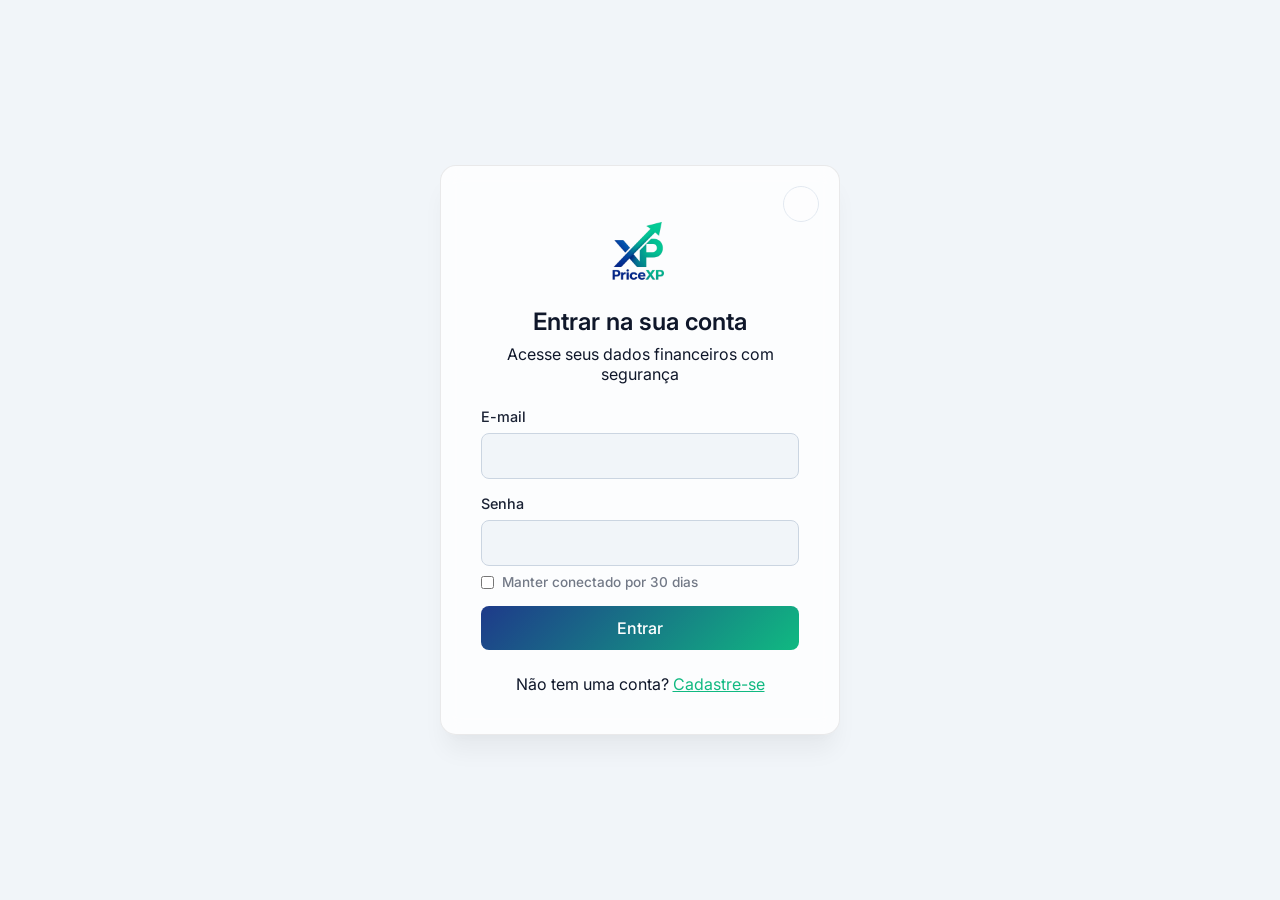
==== commit e06fafa4: "fix: fix auth theme toggle button styling and positioning in app.html" ====
--- a/app.html
+++ b/app.html
@@ -31,7 +31,7 @@
     <!-- Icons (Lucide) -->
     <script src="https://unpkg.com/lucide@latest"></script>
     <!-- Custom CSS -->
-    <link rel="stylesheet" href="style.css?v=400">
+    <link rel="stylesheet" href="style.css?v=700">
 </head>
 <body class="light-theme">
     
@@ -40,8 +40,8 @@
         <div id="particles-js" style="position: absolute; top: 0; left: 0; width: 100%; height: 100%; z-index: 0;"></div>
         <div class="auth-card" style="position: relative; z-index: 1;">
             <!-- Botão de Alternar Tema (Tela de Login) -->
-            <button type="button" id="btn-toggle-theme-auth" class="btn-secondary" style="position: absolute; top: 1rem; right: 1rem; padding: 0.5rem; border-radius: 50%; width: 35px; height: 35px; display: flex; align-items: center; justify-content: center; background: rgba(255,255,255,0.05); border: 1px solid var(--border-color); color: var(--text-main); cursor: pointer; z-index: 10;">
-                <i data-lucide="sun"></i>
+            <button type="button" id="btn-toggle-theme-auth" class="auth-theme-btn" title="Alternar Tema" style="position: absolute; top: 1.25rem; right: 1.25rem; width: 36px; height: 36px; border-radius: 50%; display: flex; align-items: center; justify-content: center; background: rgba(255,255,255,0.08); border: 1px solid var(--border-color); color: var(--text-main); cursor: pointer; z-index: 20; padding: 0; outline: none; margin: 0; transition: all 0.2s ease;">
+                <i data-lucide="sun" style="width: 18px; height: 18px;"></i>
             </button>
             
             <div class="logo justify-center mb-4" style="margin-bottom: 1rem !important;">
@@ -796,6 +796,6 @@
     <script src="https://cdn.jsdelivr.net/npm/particles.js@2.0.0/particles.min.js"></script>
     
     <!-- Custom JS -->
-    <script src="app.js?v=400"></script>
+    <script src="app.js?v=700"></script>
 </body>
 </html>
--- a/style.css
+++ b/style.css
@@ -911,6 +911,42 @@
    MOBILE RESPONSIVENESS (SMARTPHONES)
    ========================================================================== */
 @media (max-width: 768px) {
+    html, body {
+        overflow-x: hidden !important;
+        width: 100vw !important;
+        max-width: 100% !important;
+    }
+
+    .app-container, .main-content, .tab-content, .transactions-layout, .card, .form-container {
+        max-width: 100% !important;
+        overflow-x: hidden !important;
+        box-sizing: border-box !important;
+    }
+
+    /* Prevent Select & Flex children from overflowing mobile viewport */
+    .form-group div[style*="display: flex"] {
+        width: 100% !important;
+        max-width: 100% !important;
+        box-sizing: border-box !important;
+    }
+
+    .form-group select {
+        flex: 1 1 0 !important;
+        min-width: 0 !important;
+        max-width: 100% !important;
+    }
+
+    /* Type selector radio cards stack neatly on narrow screens */
+    .type-selector {
+        flex-direction: column !important;
+        gap: 0.5rem !important;
+        width: 100% !important;
+    }
+
+    .radio-card {
+        width: 100% !important;
+    }
+
     .mobile-logout-card {
         display: block !important;
     }
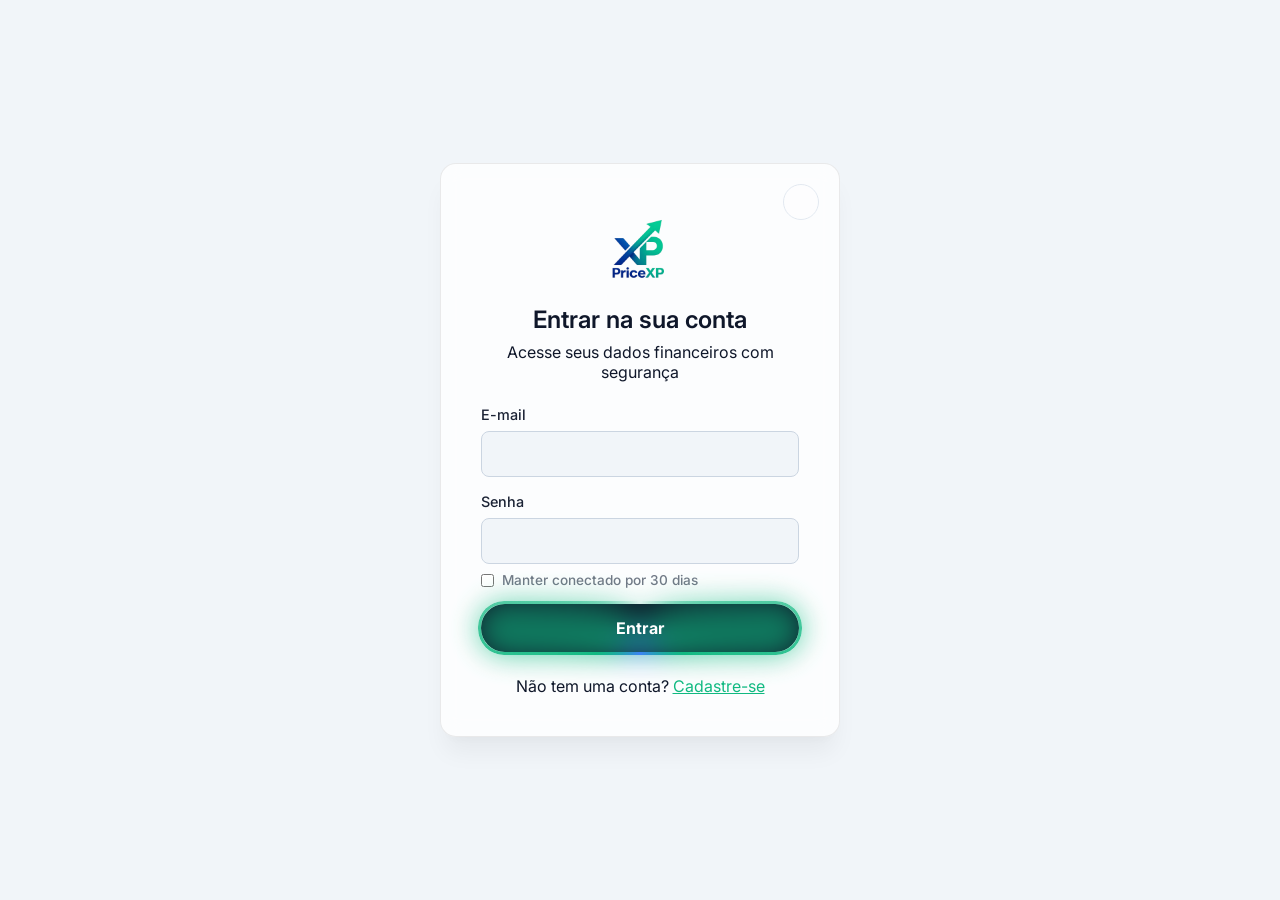
==== commit 67fd72fa: "feat: implement Originkit continuous glowing Neon Border effect for buttons with CSS conic-gradient " ====
--- a/app.html
+++ b/app.html
@@ -31,7 +31,7 @@
     <!-- Icons (Lucide) -->
     <script src="https://unpkg.com/lucide@latest"></script>
     <!-- Custom CSS -->
-    <link rel="stylesheet" href="style.css?v=700">
+    <link rel="stylesheet" href="style.css?v=800">
 </head>
 <body class="light-theme">
     
--- a/style.css
+++ b/style.css
@@ -1795,3 +1795,107 @@
     }
 }
 
+/* ==========================================================================
+   ORIGINKIT NEON BORDER BUTTONS SYSTEM
+   ========================================================================== */
+@property --neon-angle {
+    syntax: '<angle>';
+    initial-value: 0deg;
+    inherits: false;
+}
+
+.btn-neon,
+.btn-primary,
+.btn-cta-glow,
+#auth-btn {
+    position: relative !important;
+    isolation: isolate !important;
+    overflow: visible !important;
+    z-index: 1 !important;
+    border: none !important;
+    background: #0f172a !important;
+    color: #ffffff !important;
+    font-weight: 700 !important;
+    letter-spacing: 0.02em !important;
+    border-radius: 24px !important;
+    padding: 0.85rem 1.85rem !important;
+    transition: all 0.3s cubic-bezier(0.4, 0, 0.2, 1) !important;
+}
+
+/* Sharp Conic Gradient Outer Border (Originkit Continuous Movement) */
+.btn-neon::before,
+.btn-primary::before,
+.btn-cta-glow::before,
+#auth-btn::before {
+    content: '';
+    position: absolute;
+    inset: -3px;
+    border-radius: 26px;
+    padding: 3px;
+    background: conic-gradient(
+        from var(--neon-angle, 0deg) at 50% 50%,
+        rgba(16, 185, 129, 0) 0deg,
+        rgba(16, 185, 129, 0.25) 40deg,
+        #10b981 120deg,
+        #3b82f6 180deg,
+        #10b981 240deg,
+        rgba(16, 185, 129, 0.25) 320deg,
+        rgba(16, 185, 129, 0) 360deg
+    );
+    -webkit-mask: linear-gradient(#fff 0 0) content-box, linear-gradient(#fff 0 0);
+    -webkit-mask-clip: content-box, border-box;
+    -webkit-mask-composite: xor;
+    mask: linear-gradient(#fff 0 0) content-box, linear-gradient(#fff 0 0);
+    mask-clip: content-box, border-box;
+    mask-composite: exclude;
+    pointer-events: none;
+    z-index: -1;
+    animation: neonSpin 3.2s linear infinite;
+}
+
+/* Multi-layer Ambient Glow (Originkit 3-Layer Blur Blend) */
+.btn-neon::after,
+.btn-primary::after,
+.btn-cta-glow::after,
+#auth-btn::after {
+    content: '';
+    position: absolute;
+    inset: -4px;
+    border-radius: 28px;
+    background: conic-gradient(
+        from var(--neon-angle, 0deg) at 50% 50%,
+        rgba(16, 185, 129, 0) 0deg,
+        rgba(16, 185, 129, 0.3) 40deg,
+        #10b981 120deg,
+        #3b82f6 180deg,
+        #10b981 240deg,
+        rgba(16, 185, 129, 0.3) 320deg,
+        rgba(16, 185, 129, 0) 360deg
+    );
+    filter: blur(14px);
+    opacity: 0.8;
+    pointer-events: none;
+    z-index: -2;
+    animation: neonSpin 3.2s linear infinite;
+    transition: opacity 0.3s ease, filter 0.3s ease;
+}
+
+/* Hover Interaction & Glow Expansion */
+.btn-neon:hover,
+.btn-primary:hover,
+.btn-cta-glow:hover,
+#auth-btn:hover {
+    transform: translateY(-2px) scale(1.02) !important;
+    background: #1e293b !important;
+    color: #ffffff !important;
+    box-shadow: 0 0 30px rgba(16, 185, 129, 0.45) !important;
+}
+
+.btn-neon:hover::after,
+.btn-primary:hover::after,
+.btn-cta-glow:hover::after,
+#auth-btn:hover::after {
+    filter: blur(22px);
+    opacity: 1;
+}
+
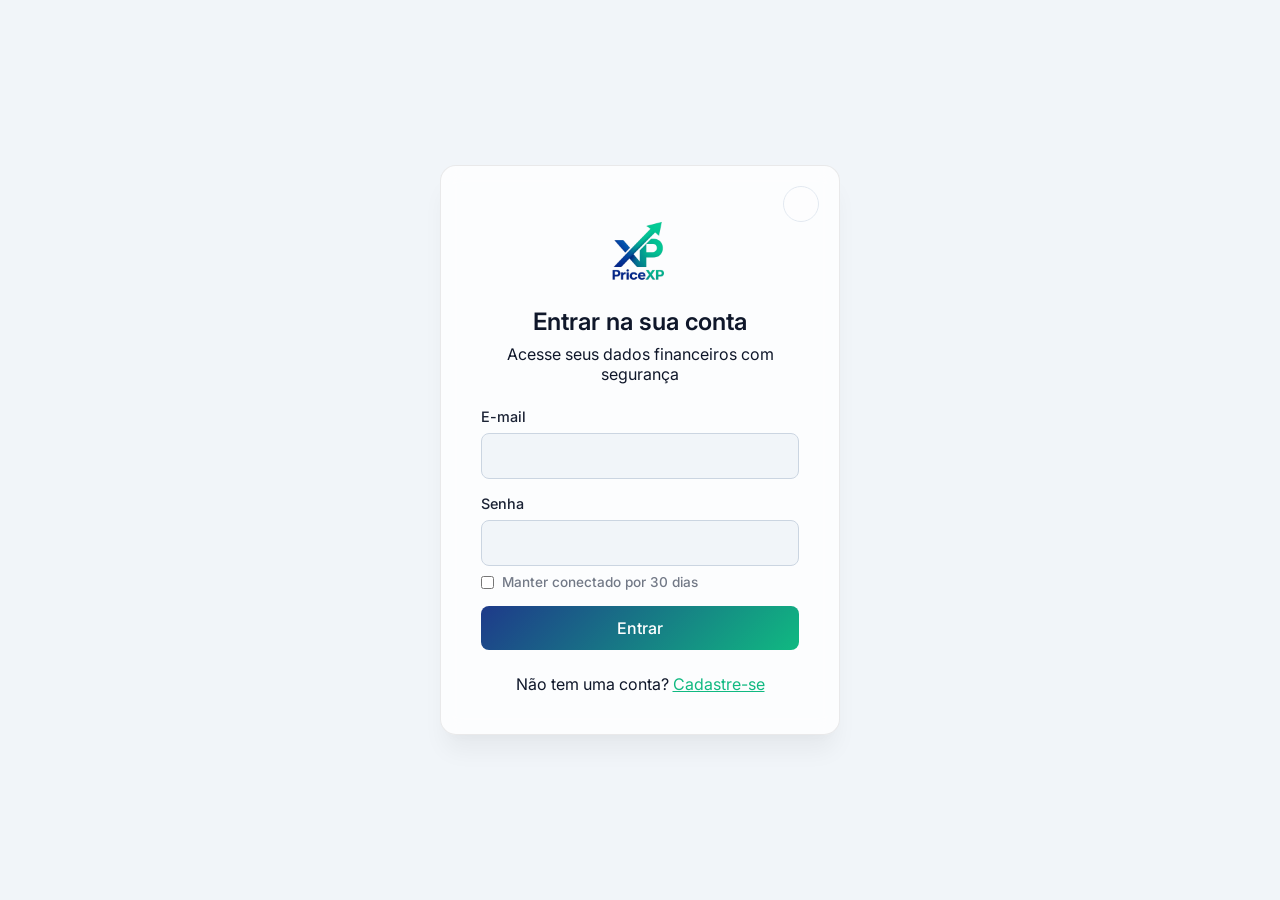
==== commit 86a7984f: "fix: restrict Originkit Neon Border glow effect EXCLUSIVELY to Landing Page buttons" ====
--- a/app.html
+++ b/app.html
@@ -31,7 +31,7 @@
     <!-- Icons (Lucide) -->
     <script src="https://unpkg.com/lucide@latest"></script>
     <!-- Custom CSS -->
-    <link rel="stylesheet" href="style.css?v=800">
+    <link rel="stylesheet" href="style.css?v=900">
 </head>
 <body class="light-theme">
     
--- a/style.css
+++ b/style.css
@@ -1795,107 +1795,3 @@
     }
 }
 
-/* ==========================================================================
-   ORIGINKIT NEON BORDER BUTTONS SYSTEM
-   ========================================================================== */
-@property --neon-angle {
-    syntax: '<angle>';
-    initial-value: 0deg;
-    inherits: false;
-}
-
-.btn-neon,
-.btn-primary,
-.btn-cta-glow,
-#auth-btn {
-    position: relative !important;
-    isolation: isolate !important;
-    overflow: visible !important;
-    z-index: 1 !important;
-    border: none !important;
-    background: #0f172a !important;
-    color: #ffffff !important;
-    font-weight: 700 !important;
-    letter-spacing: 0.02em !important;
-    border-radius: 24px !important;
-    padding: 0.85rem 1.85rem !important;
-    transition: all 0.3s cubic-bezier(0.4, 0, 0.2, 1) !important;
-}
-
-/* Sharp Conic Gradient Outer Border (Originkit Continuous Movement) */
-.btn-neon::before,
-.btn-primary::before,
-.btn-cta-glow::before,
-#auth-btn::before {
-    content: '';
-    position: absolute;
-    inset: -3px;
-    border-radius: 26px;
-    padding: 3px;
-    background: conic-gradient(
-        from var(--neon-angle, 0deg) at 50% 50%,
-        rgba(16, 185, 129, 0) 0deg,
-        rgba(16, 185, 129, 0.25) 40deg,
-        #10b981 120deg,
-        #3b82f6 180deg,
-        #10b981 240deg,
-        rgba(16, 185, 129, 0.25) 320deg,
-        rgba(16, 185, 129, 0) 360deg
-    );
-    -webkit-mask: linear-gradient(#fff 0 0) content-box, linear-gradient(#fff 0 0);
-    -webkit-mask-clip: content-box, border-box;
-    -webkit-mask-composite: xor;
-    mask: linear-gradient(#fff 0 0) content-box, linear-gradient(#fff 0 0);
-    mask-clip: content-box, border-box;
-    mask-composite: exclude;
-    pointer-events: none;
-    z-index: -1;
-    animation: neonSpin 3.2s linear infinite;
-}
-
-/* Multi-layer Ambient Glow (Originkit 3-Layer Blur Blend) */
-.btn-neon::after,
-.btn-primary::after,
-.btn-cta-glow::after,
-#auth-btn::after {
-    content: '';
-    position: absolute;
-    inset: -4px;
-    border-radius: 28px;
-    background: conic-gradient(
-        from var(--neon-angle, 0deg) at 50% 50%,
-        rgba(16, 185, 129, 0) 0deg,
-        rgba(16, 185, 129, 0.3) 40deg,
-        #10b981 120deg,
-        #3b82f6 180deg,
-        #10b981 240deg,
-        rgba(16, 185, 129, 0.3) 320deg,
-        rgba(16, 185, 129, 0) 360deg
-    );
-    filter: blur(14px);
-    opacity: 0.8;
-    pointer-events: none;
-    z-index: -2;
-    animation: neonSpin 3.2s linear infinite;
-    transition: opacity 0.3s ease, filter 0.3s ease;
-}
-
-/* Hover Interaction & Glow Expansion */
-.btn-neon:hover,
-.btn-primary:hover,
-.btn-cta-glow:hover,
-#auth-btn:hover {
-    transform: translateY(-2px) scale(1.02) !important;
-    background: #1e293b !important;
-    color: #ffffff !important;
-    box-shadow: 0 0 30px rgba(16, 185, 129, 0.45) !important;
-}
-
-.btn-neon:hover::after,
-.btn-primary:hover::after,
-.btn-cta-glow:hover::after,
-#auth-btn:hover::after {
-    filter: blur(22px);
-    opacity: 1;
-}
-
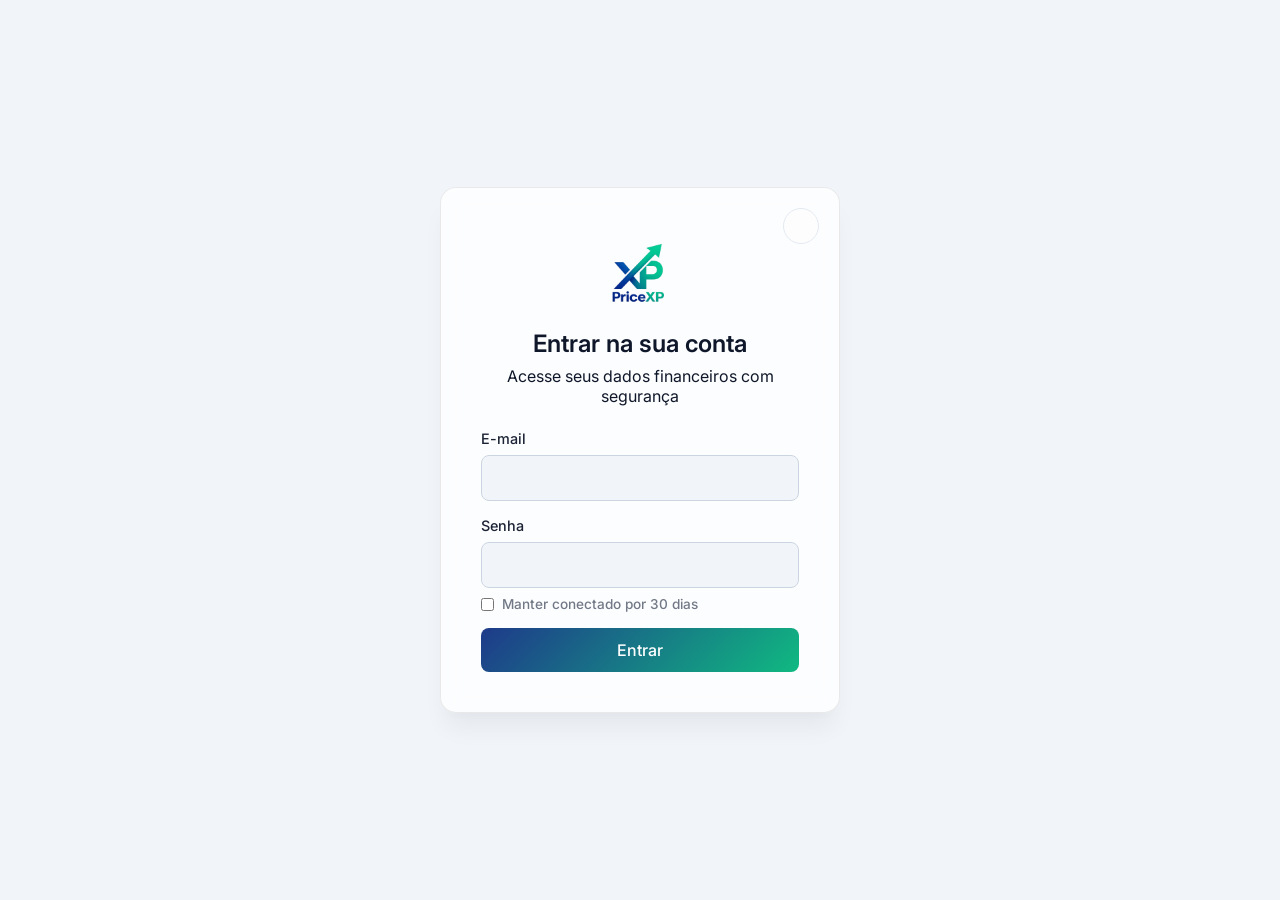
==== commit 7a4c24ed: "feat: add installment parsing & auto-installment creation via whatsapp, fix landing page double scro" ====
--- a/app.html
+++ b/app.html
@@ -123,7 +123,7 @@
                 </p>
             </form>
             
-            <p class="text-center mt-4 text-muted" id="auth-switch-wrapper">
+            <p class="text-center mt-4 text-muted" id="auth-switch-wrapper" style="display: none;">
                 <span id="auth-switch-text">Não tem uma conta?</span>
                 <a href="#" id="auth-switch-link" class="text-accent">Cadastre-se</a>
             </p>
